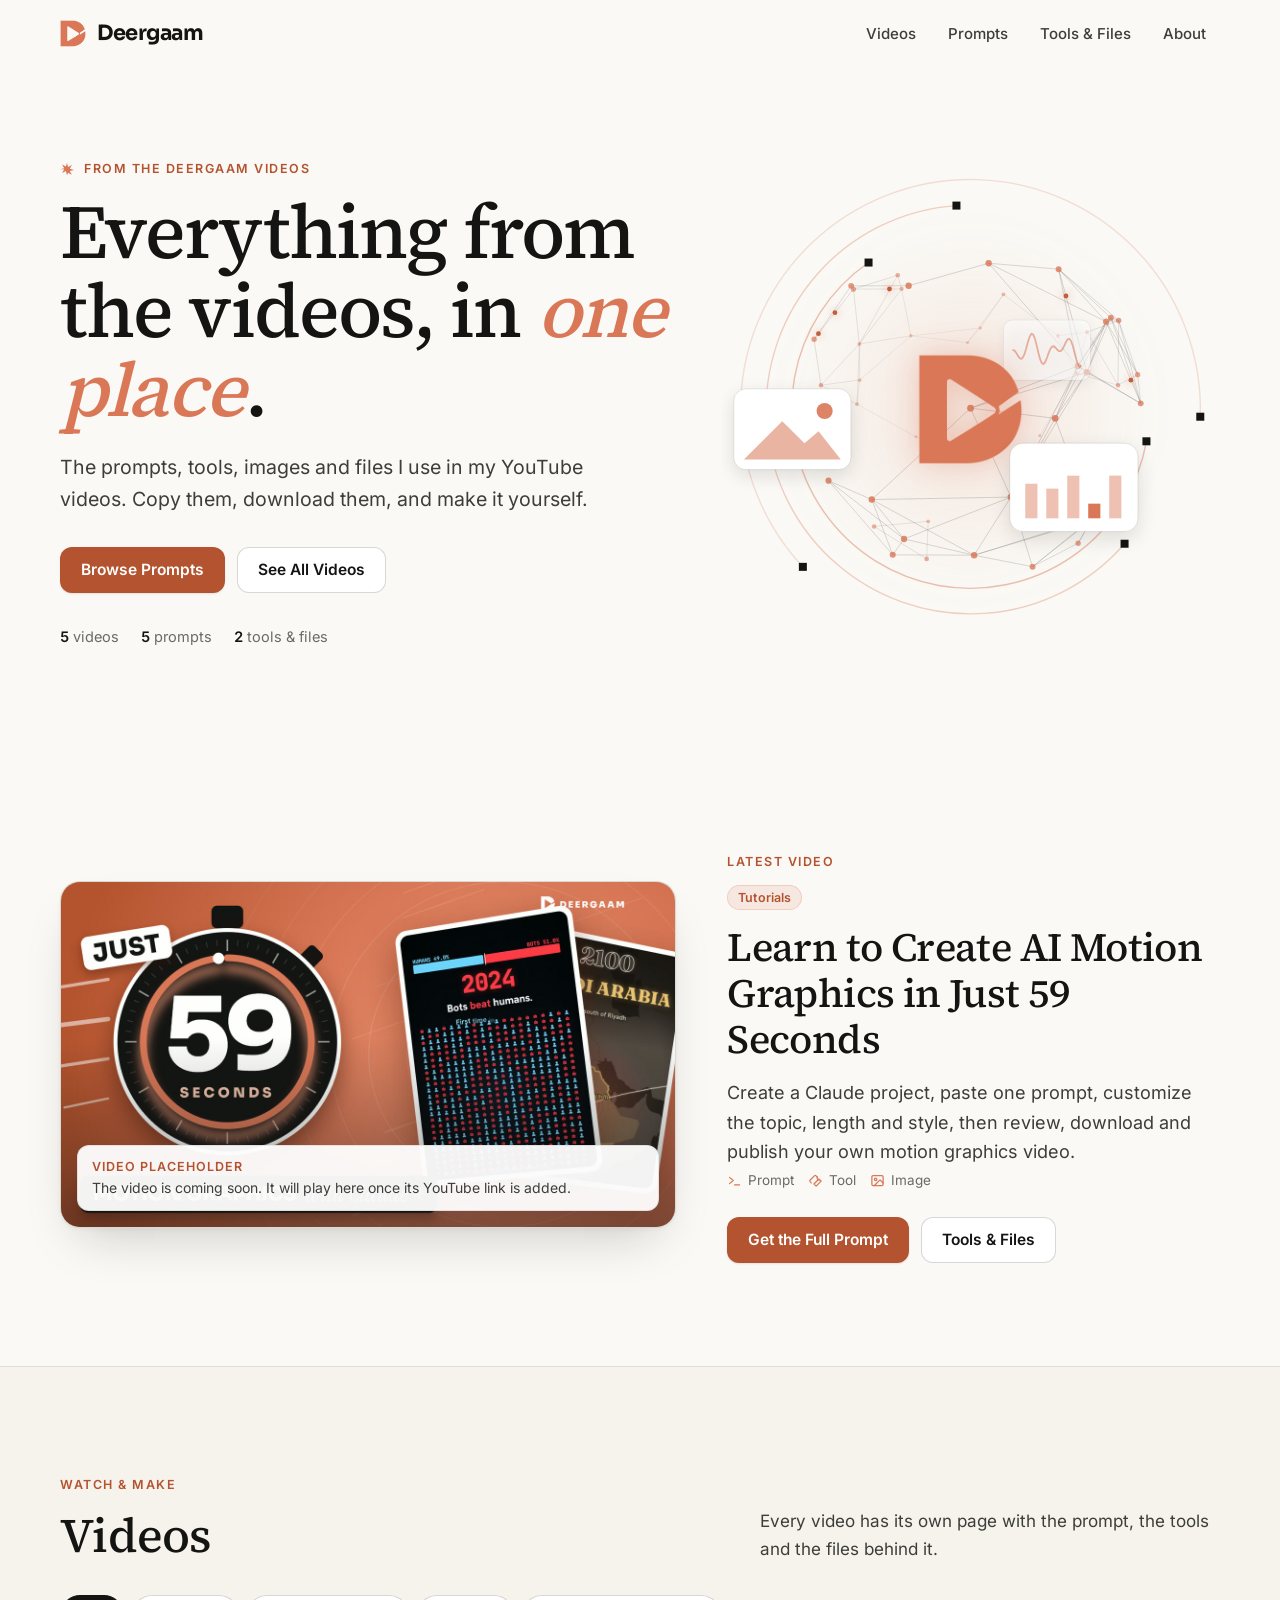
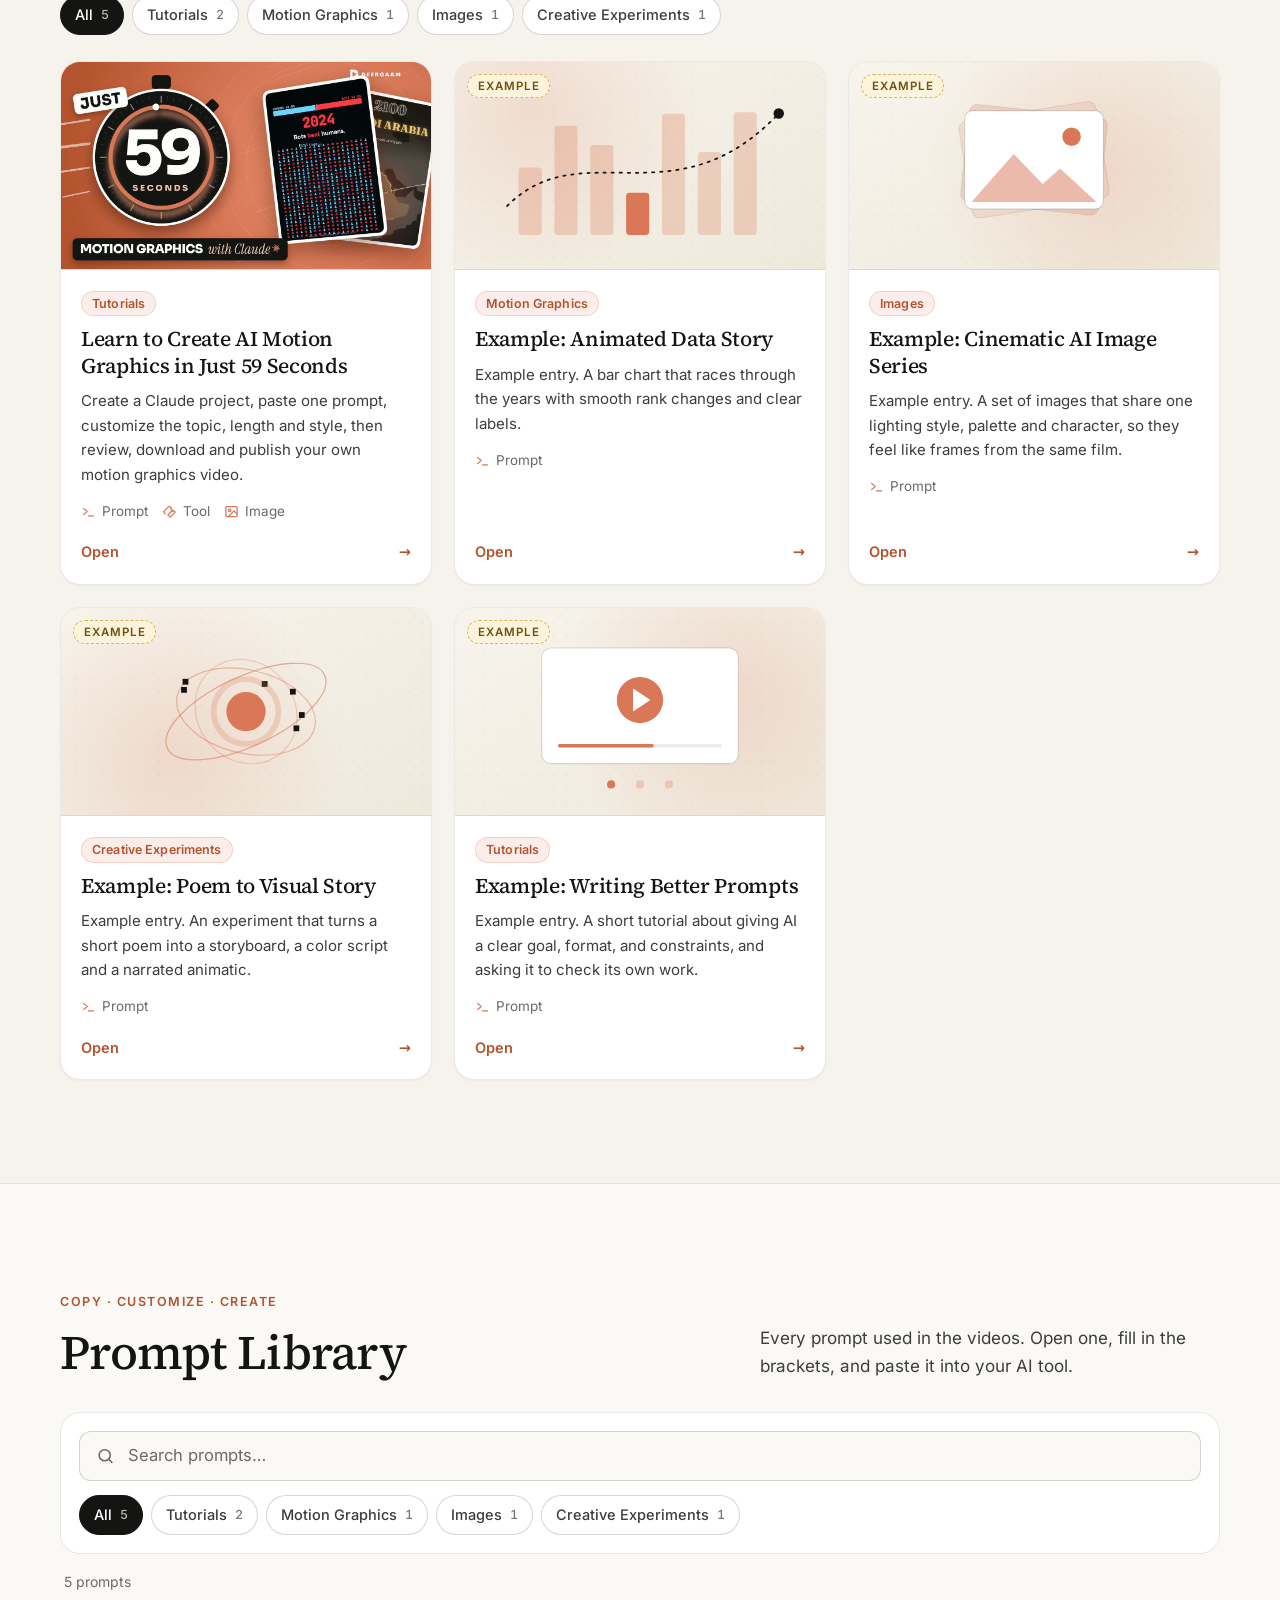
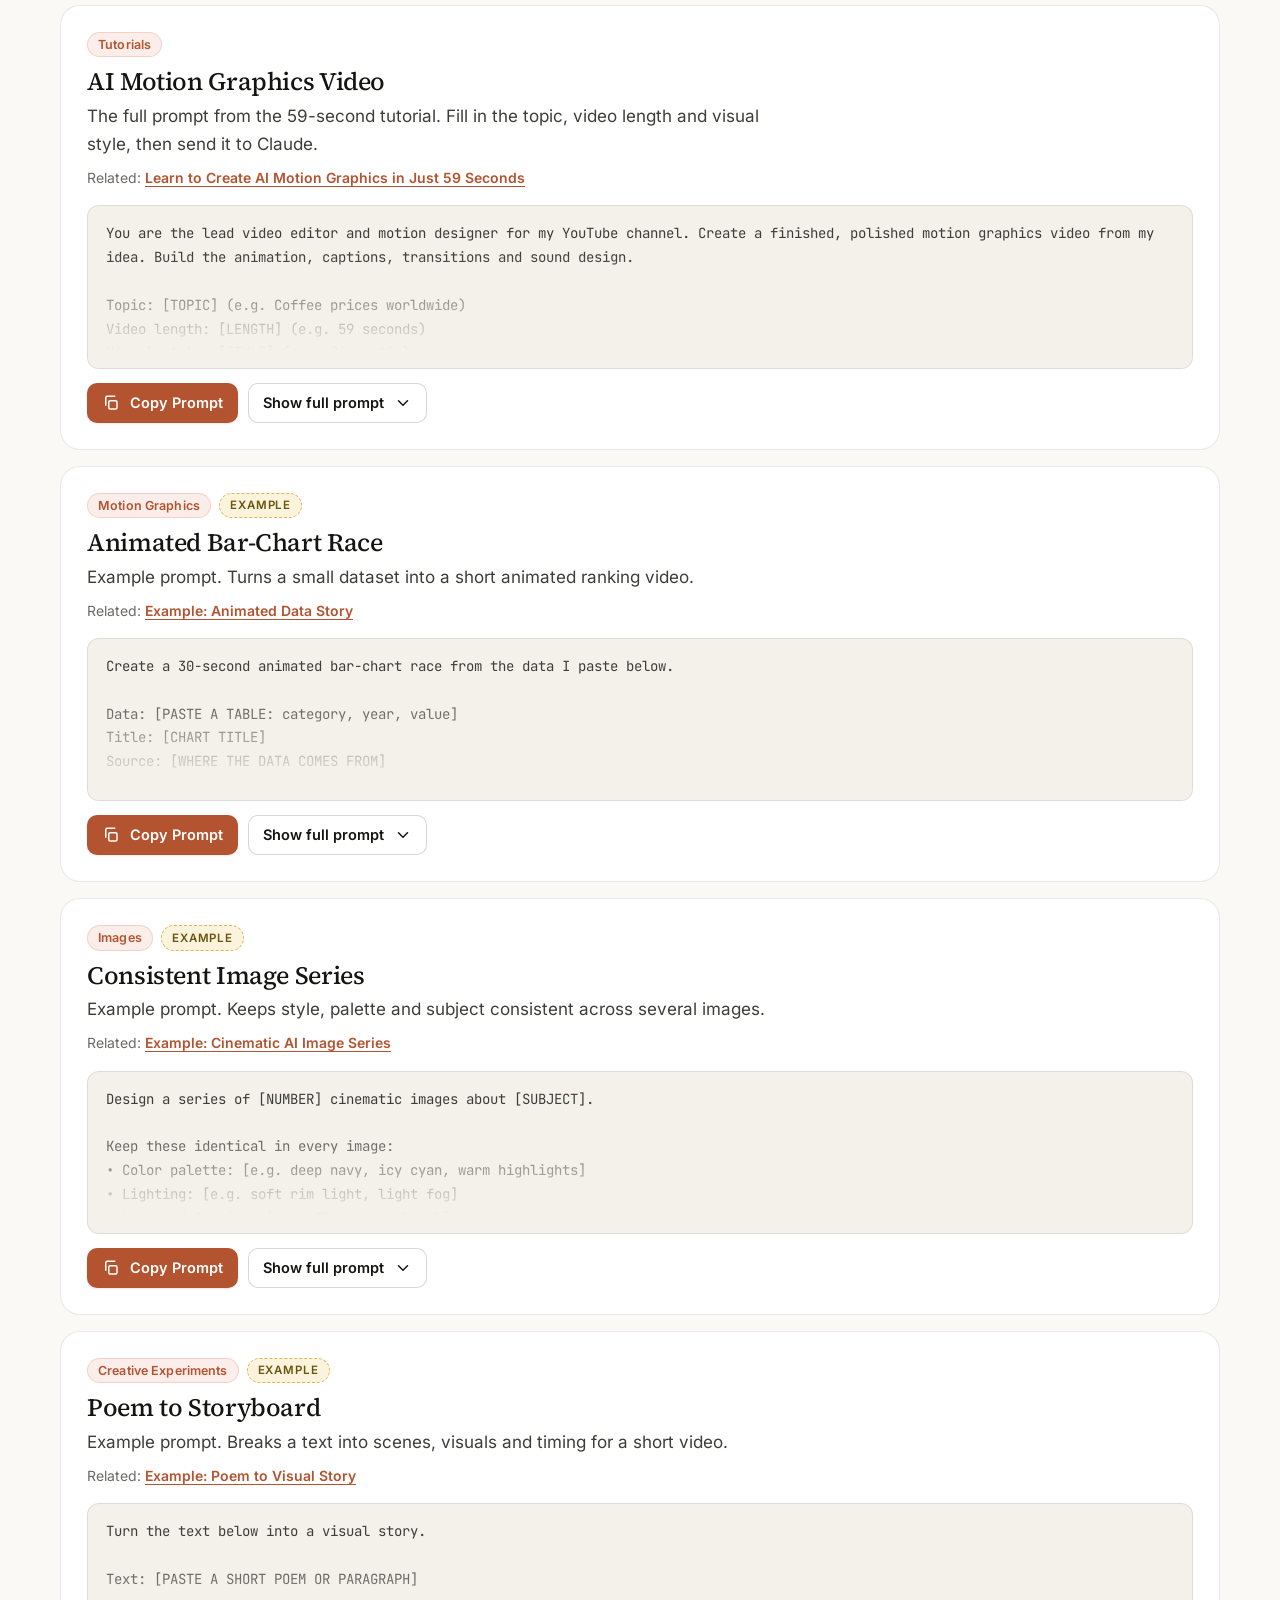
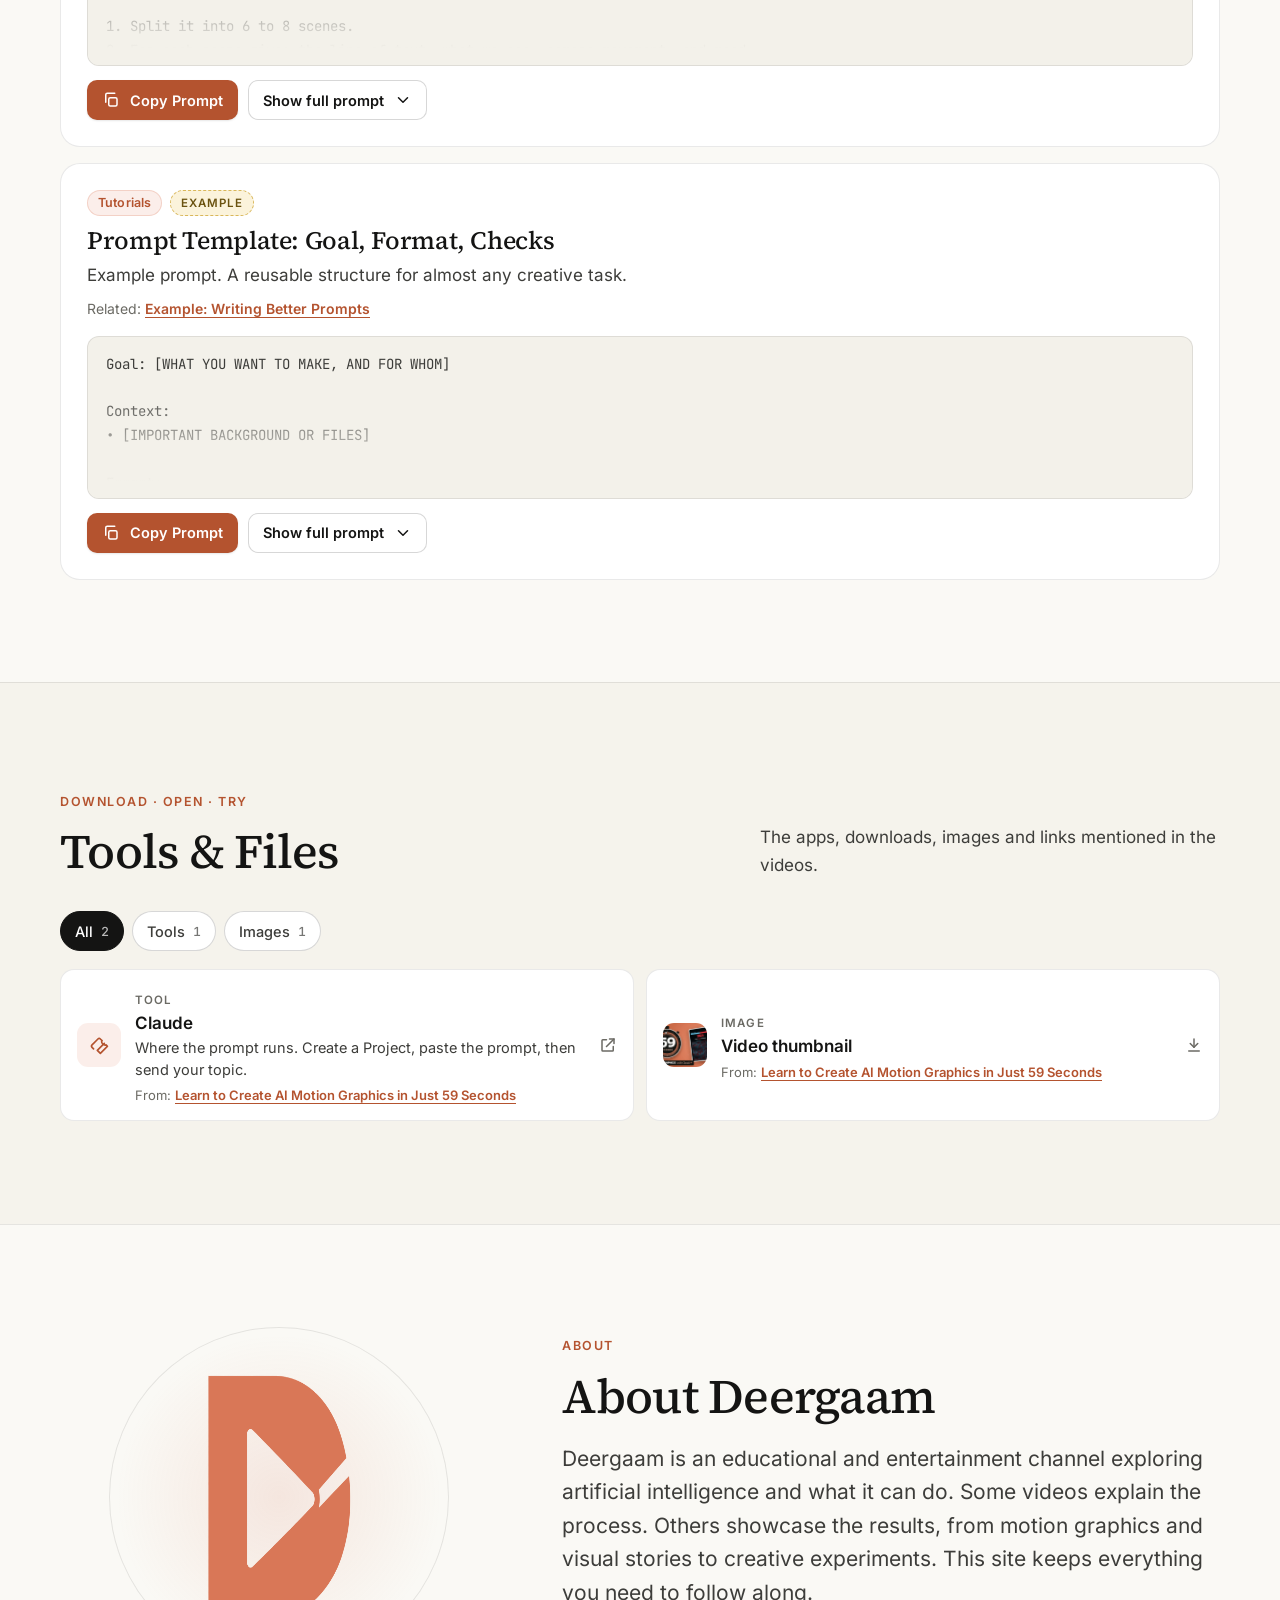
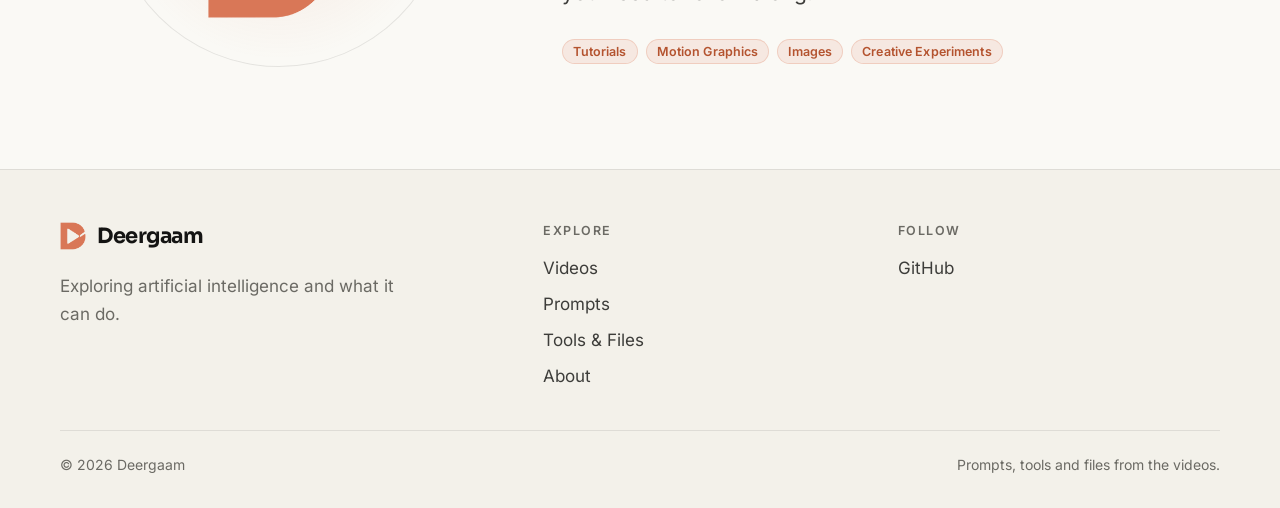
==== index.html @ b00c1547 "Launch Deergaam resource hub with Claude-style white and orange theme Static site for the prompts, t" ====
<!doctype html>
<html lang="en">
<head>
  <meta charset="utf-8">
  <meta name="viewport" content="width=device-width, initial-scale=1">
  <title>Deergaam — Prompts, Tools &amp; Files from the Videos</title>
  <meta name="description" content="Everything from Deergaam's YouTube videos in one place: the prompts, tools, images and files. Copy, download, and make it yourself.">
  <meta name="theme-color" content="#FAF9F5">
  <link rel="canonical" href="https://deergaam.github.io/">
  <meta property="og:type" content="website">
  <meta property="og:site_name" content="Deergaam">
  <meta property="og:title" content="Deergaam — Prompts, Tools & Files from the Videos">
  <meta property="og:description" content="The prompts, tools, images and files from every Deergaam video.">
  <meta property="og:url" content="https://deergaam.github.io/">
  <meta property="og:image" content="https://deergaam.github.io/assets/brand/og-image.jpg">
  <meta name="twitter:card" content="summary_large_image">
  <link rel="icon" type="image/png" sizes="32x32" href="assets/brand/favicon-orange-32.png">
  <link rel="icon" type="image/png" sizes="64x64" href="assets/brand/favicon-orange-64.png">
  <link rel="apple-touch-icon" href="assets/brand/apple-touch-icon-orange.png">
  <link rel="preload" href="assets/fonts/source-serif-4-latin-500-normal.woff2" as="font" type="font/woff2" crossorigin>
  <link rel="preload" href="assets/fonts/inter-latin-400-normal.woff2" as="font" type="font/woff2" crossorigin>
  <link rel="stylesheet" href="styles.css">
</head>
<body data-page="home">
  <a class="skip-link" href="#main">Skip to content</a>

  <header class="site-header" data-header>
    <div class="container header-inner">
      <a class="brand" href="./" aria-label="Deergaam — home">
        <img src="assets/brand/logo-mark-orange.png" alt="" width="26" height="28">
        <span class="brand-word">Deergaam</span>
      </a>
      <button class="nav-toggle" type="button" aria-expanded="false" aria-controls="site-nav" data-nav-toggle>
        <span class="nav-toggle-bars" aria-hidden="true"></span>
        <span class="sr-only">Menu</span>
      </button>
      <nav class="site-nav" id="site-nav" aria-label="Primary" data-nav>
        <ul>
          <li><a href="#projects" data-section="projects" data-filter="All">Videos</a></li>
          <li><a href="#prompts" data-section="prompts">Prompts</a></li>
          <li><a href="#resources" data-section="resources">Tools &amp; Files</a></li>
          <li><a href="#about" data-section="about">About</a></li>
        </ul>
      </nav>
    </div>
  </header>

  <main id="main" tabindex="-1">
    <!-- HERO -->
    <section class="hero" id="home" aria-labelledby="hero-title">
      <div class="container hero-grid">
        <div class="hero-copy">
          <p class="eyebrow"><span class="eyebrow-dot" aria-hidden="true"><svg viewBox="0 0 24 24"><path d="M12 1.5l1.9 7.2 6.5-3.6-3.6 6.5 7.2 1.9-7.2 1.9 3.6 6.5-6.5-3.6L12 22.5l-1.9-7.2-6.5 3.6 3.6-6.5L0 12.5l7.2-1.9-3.6-6.5 6.5 3.6z"/></svg></span>From the Deergaam videos</p>
          <h1 id="hero-title" class="hero-title">Everything from the videos, in <span class="accent">one place</span>.</h1>
          <p class="hero-lead">The prompts, tools, images and files I use in my YouTube videos. Copy them, download them, and make it yourself.</p>
          <div class="hero-actions">
            <a class="btn btn-primary" href="#prompts">Browse Prompts</a>
            <a class="btn btn-ghost" href="#projects" data-filter="All">See All Videos</a>
          </div>
          <ul class="hero-stats" data-hero-stats></ul>
        </div>
        <div class="hero-art" aria-hidden="true">
          <canvas class="hero-canvas" data-hero-canvas></canvas>
        </div>
      </div>
    </section>

    <!-- FEATURED VIDEO -->
    <section class="section" id="featured" aria-labelledby="featured-title">
      <div class="container" data-featured>
        <!-- rendered from data/content.js -->
      </div>
    </section>

    <!-- VIDEOS -->
    <section class="section section-alt" id="projects" aria-labelledby="projects-title">
      <span id="tutorials" class="anchor-offset" aria-hidden="true"></span>
      <div class="container">
        <div class="section-head">
          <div>
            <p class="eyebrow">Watch &amp; make</p>
            <h2 id="projects-title" class="section-title">Videos</h2>
          </div>
          <p class="section-intro">Every video has its own page with the prompt, the tools and the files behind it.</p>
        </div>
        <div class="filters" role="group" aria-label="Filter videos by category" data-project-filters></div>
        <p class="sr-only" aria-live="polite" data-project-status></p>
        <div class="card-grid" data-project-grid></div>
      </div>
    </section>

    <!-- PROMPT LIBRARY -->
    <section class="section" id="prompts" aria-labelledby="prompts-title">
      <div class="container">
        <div class="section-head">
          <div>
            <p class="eyebrow">Copy · customize · create</p>
            <h2 id="prompts-title" class="section-title">Prompt Library</h2>
          </div>
          <p class="section-intro">Every prompt used in the videos. Open one, fill in the brackets, and paste it into your AI tool.</p>
        </div>
        <div class="prompt-controls">
          <div class="search">
            <label for="prompt-search" class="sr-only">Search prompts</label>
            <svg class="search-icon" viewBox="0 0 24 24" aria-hidden="true"><circle cx="11" cy="11" r="7"/><path d="m20 20-3.5-3.5"/></svg>
            <input id="prompt-search" type="search" placeholder="Search prompts…" autocomplete="off" data-prompt-search>
          </div>
          <div class="filters" role="group" aria-label="Filter prompts by category" data-prompt-filters></div>
        </div>
        <p class="result-count" aria-live="polite" data-prompt-status></p>
        <div class="prompt-list" data-prompt-list></div>
      </div>
    </section>

    <!-- TOOLS & FILES -->
    <section class="section section-alt" id="resources" aria-labelledby="resources-title">
      <div class="container">
        <div class="section-head">
          <div>
            <p class="eyebrow">Download · open · try</p>
            <h2 id="resources-title" class="section-title">Tools &amp; Files</h2>
          </div>
          <p class="section-intro">The apps, downloads, images and links mentioned in the videos.</p>
        </div>
        <div class="filters resource-controls" role="group" aria-label="Filter by type" data-resource-filters></div>
        <p class="sr-only" aria-live="polite" data-resource-status></p>
        <ul class="resource-list" data-resource-list></ul>
      </div>
    </section>

    <!-- ABOUT -->
    <section class="section" id="about" aria-labelledby="about-title">
      <div class="container about-grid">
        <div class="about-mark" aria-hidden="true">
          <img src="assets/brand/logo-mark-orange-large.png" alt="" width="240" height="254" loading="lazy">
        </div>
        <div class="about-copy">
          <p class="eyebrow">About</p>
          <h2 id="about-title" class="section-title">About Deergaam</h2>
          <p class="about-text">Deergaam is an educational and entertainment channel exploring artificial intelligence and what it can do. Some videos explain the process. Others showcase the results, from motion graphics and visual stories to creative experiments. This site keeps everything you need to follow along.</p>
          <ul class="about-list" data-about-categories></ul>
        </div>
      </div>
    </section>
  </main>

  <footer class="site-footer" data-footer></footer>

  <div class="toast" role="status" aria-live="polite" data-toast></div>
  <noscript><p class="noscript">This site needs JavaScript to show videos, prompts and files.</p></noscript>

  <script src="data/content.js"></script>
  <script src="script.js"></script>
</body>
</html>
---- styles.css ----
/* ==========================================================================
   Deergaam — styles
   Palette: warm ivory · white · Claude-style orange
   ========================================================================== */

@font-face { font-family: "Source Serif 4"; src: url("assets/fonts/source-serif-4-latin-500-normal.woff2") format("woff2"); font-weight: 500; font-display: swap; }
@font-face { font-family: "Source Serif 4"; src: url("assets/fonts/source-serif-4-latin-600-normal.woff2") format("woff2"); font-weight: 600; font-display: swap; }
@font-face { font-family: "Sora"; src: url("assets/fonts/sora-latin-700-normal.woff2") format("woff2"); font-weight: 700; font-display: swap; }
@font-face { font-family: "Inter"; src: url("assets/fonts/inter-latin-400-normal.woff2") format("woff2"); font-weight: 400; font-display: swap; }
@font-face { font-family: "Inter"; src: url("assets/fonts/inter-latin-500-normal.woff2") format("woff2"); font-weight: 500; font-display: swap; }
@font-face { font-family: "Inter"; src: url("assets/fonts/inter-latin-600-normal.woff2") format("woff2"); font-weight: 600; font-display: swap; }
@font-face { font-family: "JetBrains Mono"; src: url("assets/fonts/jetbrains-mono-latin-400-normal.woff2") format("woff2"); font-weight: 400; font-display: swap; }

:root {
  --bg: #FAF9F5;          /* warm ivory page */
  --bg-2: #F3F1EA;        /* code blocks, inputs */
  --surface: #FFFFFF;     /* cards */
  --surface-2: #F0EEE6;
  --line: rgba(20, 20, 19, 0.09);
  --line-strong: rgba(20, 20, 19, 0.17);
  --orange: #D97757;      /* decorative accent (not for small text) */
  --orange-strong: #B4532F; /* buttons, links — 4.98:1 with white */
  --orange-hover: #A9491F;
  --orange-dim: rgba(217, 119, 87, 0.12);
  --text: #141413;
  --text-2: #3D3D3A;
  --text-3: #6B6A64;      /* 5.1:1 on --bg */
  --radius: 14px;
  --radius-lg: 20px;
  --shadow: 0 1px 2px rgba(20, 20, 19, 0.04), 0 12px 32px -12px rgba(20, 20, 19, 0.14);
  --shadow-lg: 0 2px 4px rgba(20, 20, 19, 0.04), 0 24px 48px -20px rgba(20, 20, 19, 0.22);
  --font-display: "Source Serif 4", Georgia, "Times New Roman", serif;
  --font-brand: "Sora", "Segoe UI", system-ui, sans-serif;
  --font-body: "Inter", "Segoe UI", system-ui, sans-serif;
  --font-mono: "JetBrains Mono", ui-monospace, "Cascadia Mono", Consolas, monospace;
  --header-h: 68px;
  --container: 1160px;
  --ease: cubic-bezier(0.22, 1, 0.36, 1);
}

*, *::before, *::after { box-sizing: border-box; }
html { scroll-behavior: smooth; scroll-padding-top: calc(var(--header-h) + 16px); -webkit-text-size-adjust: 100%; }
body {
  margin: 0; background: var(--bg); color: var(--text);
  font: 400 17px/1.65 var(--font-body);
  -webkit-font-smoothing: antialiased; text-rendering: optimizeLegibility;
  overflow-x: hidden;
}
img, svg, video, canvas { display: block; max-width: 100%; }
a { color: var(--orange-strong); text-decoration-thickness: 1px; text-underline-offset: 3px; }
a:hover { color: var(--orange-hover); }
h1, h2, h3 { font-family: var(--font-display); font-weight: 500; line-height: 1.15; margin: 0; letter-spacing: -0.015em; }
p { margin: 0; }
button { font: inherit; color: inherit; }
::selection { background: rgba(217, 119, 87, 0.28); color: var(--text); }

:focus-visible { outline: 2px solid var(--orange-strong); outline-offset: 3px; border-radius: 8px; }
.sr-only { position: absolute !important; width: 1px; height: 1px; padding: 0; margin: -1px; overflow: hidden; clip: rect(0 0 0 0); white-space: nowrap; border: 0; }
.skip-link { position: absolute; left: 16px; top: -100px; z-index: 100; background: var(--orange-strong); color: #fff; padding: 10px 16px; border-radius: 10px; font-weight: 600; text-decoration: none; }
.skip-link:focus { top: 12px; }
.container { width: min(var(--container), 100% - 48px); margin-inline: auto; }
main:focus { outline: none; }

/* ---------- buttons, chips, badges ---------- */
.btn {
  display: inline-flex; align-items: center; justify-content: center; gap: 10px;
  min-height: 46px; padding: 11px 20px; border-radius: 12px; border: 1px solid transparent;
  font: 600 15.5px/1.2 var(--font-body); text-decoration: none; cursor: pointer;
  transition: transform 0.2s var(--ease), background-color 0.2s, border-color 0.2s, color 0.2s, box-shadow 0.2s;
}
.btn:active { transform: translateY(1px) scale(0.99); }
.btn-primary { background: var(--orange-strong); color: #fff; box-shadow: 0 1px 2px rgba(20, 20, 19, 0.1); }
.btn-primary:hover { background: var(--orange-hover); color: #fff; }
.btn-ghost { background: var(--surface); color: var(--text); border-color: var(--line-strong); }
.btn-ghost:hover { border-color: var(--orange); color: var(--text); background: #FFFCFA; }
.btn-sm { min-height: 40px; padding: 8px 14px; font-size: 14.5px; border-radius: 10px; }
.btn svg { width: 18px; height: 18px; flex: none; fill: none; stroke: currentColor; stroke-width: 2; stroke-linecap: round; stroke-linejoin: round; }
.btn.is-copied { background: var(--text); color: #fff; }

.chip {
  display: inline-flex; align-items: center; gap: 6px; padding: 3px 10px; border-radius: 999px;
  font: 600 12.5px/1.4 var(--font-body); letter-spacing: 0.01em;
  color: var(--orange-strong); background: var(--orange-dim); border: 1px solid rgba(217, 119, 87, 0.25);
}
.badge-example {
  display: inline-flex; align-items: center; padding: 3px 10px; border-radius: 999px;
  font: 600 11.5px/1.4 var(--font-body); letter-spacing: 0.08em; text-transform: uppercase;
  color: #6B5310; background: #FBF3DB; border: 1px dashed #D9B75A;
}
.eyebrow {
  display: inline-flex; align-items: center; gap: 10px; margin-bottom: 14px;
  font: 600 12.5px/1.4 var(--font-body); letter-spacing: 0.12em; text-transform: uppercase; color: var(--orange-strong);
}
.eyebrow-dot { width: 14px; height: 14px; flex: none; color: var(--orange); }
.eyebrow-dot svg { width: 100%; height: 100%; fill: currentColor; }

/* ---------- header ---------- */
.site-header {
  position: sticky; top: 0; z-index: 50; height: var(--header-h);
  background: rgba(250, 249, 245, 0.8); backdrop-filter: saturate(140%) blur(14px); -webkit-backdrop-filter: saturate(140%) blur(14px);
  border-bottom: 1px solid transparent; transition: border-color 0.3s, background-color 0.3s;
}
.site-header.is-scrolled { border-bottom-color: var(--line); background: rgba(250, 249, 245, 0.92); }
.header-inner { height: 100%; display: flex; align-items: center; justify-content: space-between; gap: 24px; }
.brand { display: inline-flex; align-items: center; gap: 11px; text-decoration: none; color: var(--text); }
.brand img { width: 26px; height: auto; }
.brand-word { font: 700 21px/1 var(--font-brand); letter-spacing: -0.02em; }
.brand:hover { color: var(--text); }
.site-nav ul { display: flex; gap: 4px; list-style: none; margin: 0; padding: 0; }
.site-nav a {
  display: block; padding: 9px 14px; border-radius: 10px; text-decoration: none;
  color: var(--text-2); font: 500 15px/1.2 var(--font-body); transition: color 0.2s, background-color 0.2s;
}
.site-nav a:hover { color: var(--text); background: rgba(20, 20, 19, 0.05); }
.site-nav a[aria-current="true"] { color: var(--text); background: rgba(20, 20, 19, 0.07); }
.nav-toggle { display: none; }

/* ---------- hero ---------- */
.hero { padding: clamp(40px, 7vw, 88px) 0 clamp(48px, 7vw, 80px); }
.hero-grid { display: grid; grid-template-columns: minmax(0, 1.1fr) minmax(0, 0.9fr); gap: clamp(24px, 4vw, 64px); align-items: center; }
.hero-title { font-size: clamp(42px, 6vw, 76px); font-weight: 500; letter-spacing: -0.025em; line-height: 1.04; }
.hero-title .accent { color: var(--orange); font-style: italic; }
.hero-lead { margin-top: 22px; max-width: 540px; font-size: clamp(17px, 1.6vw, 19.5px); color: var(--text-2); }
.hero-actions { display: flex; flex-wrap: wrap; gap: 12px; margin-top: 32px; }
.hero-stats { display: flex; flex-wrap: wrap; gap: 8px 22px; margin-top: 32px; padding: 0; list-style: none; color: var(--text-3); font-size: 14.5px; }
.hero-stats strong { color: var(--text); font-weight: 600; font-variant-numeric: tabular-nums; }
.hero-art { position: relative; aspect-ratio: 1 / 1; width: 100%; max-width: 520px; justify-self: end; }
.hero-art::before { content: ""; position: absolute; inset: 14%; border-radius: 50%; background: radial-gradient(circle, rgba(217, 119, 87, 0.16), transparent 70%); filter: blur(24px); }
.hero-canvas { position: relative; width: 100%; height: 100%; }

/* ---------- sections ---------- */
.section { padding: clamp(56px, 8vw, 104px) 0; position: relative; }
.section + .section { border-top: 1px solid var(--line); }
.section-head { display: flex; justify-content: space-between; align-items: end; gap: 20px 48px; flex-wrap: wrap; margin-bottom: 32px; }
.section-title { font-size: clamp(32px, 4vw, 48px); }
.section-intro { max-width: 460px; color: var(--text-2); }
.anchor-offset { position: absolute; top: 0; }
.section-alt { background: #F5F3EC; }

/* ---------- featured ---------- */
.featured { display: grid; grid-template-columns: minmax(0, 1.25fr) minmax(0, 1fr); gap: clamp(28px, 4vw, 56px); align-items: center; }
.featured-title { font-size: clamp(28px, 3.2vw, 40px); }
.featured-copy p.lead { margin-top: 16px; color: var(--text-2); font-size: 18px; }
.featured-meta { display: flex; flex-wrap: wrap; gap: 8px; margin-bottom: 14px; }
.featured-actions { display: flex; flex-wrap: wrap; gap: 12px; margin-top: 26px; }

.video { position: relative; aspect-ratio: 16 / 9; border-radius: var(--radius-lg); overflow: hidden; background: var(--surface-2); border: 1px solid var(--line); box-shadow: var(--shadow-lg); }
.video img, .video iframe, .video video { position: absolute; inset: 0; width: 100%; height: 100%; object-fit: cover; border: 0; }
.video-facade { all: unset; position: absolute; inset: 0; cursor: pointer; }
.video-facade:focus-visible { outline: 3px solid var(--orange-strong); outline-offset: -3px; border-radius: var(--radius-lg); }
.play-btn {
  position: absolute; left: 50%; top: 50%; width: 80px; height: 80px; margin: -40px 0 0 -40px; border-radius: 50%;
  display: grid; place-items: center; background: #fff; color: var(--orange-strong); box-shadow: 0 10px 30px -6px rgba(20, 20, 19, 0.35);
  transition: transform 0.25s var(--ease);
}
.play-btn svg { width: 28px; height: 28px; margin-left: 5px; fill: currentColor; }
.video-facade:hover .play-btn { transform: scale(1.06); }
.video-placeholder::after { content: ""; position: absolute; inset: 0; background: linear-gradient(180deg, rgba(20, 20, 19, 0) 45%, rgba(20, 20, 19, 0.45)); }
.placeholder-note {
  position: absolute; left: 16px; right: 16px; bottom: 16px; z-index: 1;
  display: flex; gap: 12px; align-items: flex-start; padding: 12px 14px; border-radius: 12px;
  background: rgba(255, 255, 255, 0.95); border: 1px solid var(--line); color: var(--text-2); font-size: 14px; line-height: 1.5;
}
.placeholder-note strong { color: var(--orange-strong); display: block; font-size: 12.5px; letter-spacing: 0.08em; text-transform: uppercase; }

/* ---------- filters ---------- */
.filters { display: flex; flex-wrap: wrap; gap: 8px; }
.filter-btn {
  display: inline-flex; align-items: center; gap: 8px; min-height: 40px; padding: 7px 14px; border-radius: 999px; cursor: pointer;
  background: var(--surface); border: 1px solid var(--line-strong); color: var(--text-2); font: 500 14.5px/1.2 var(--font-body);
  transition: background-color 0.2s, color 0.2s, border-color 0.2s;
}
.filter-btn:hover { color: var(--text); border-color: var(--orange); }
.filter-btn[aria-pressed="true"] { background: var(--text); border-color: var(--text); color: #fff; }
.filter-count { font-size: 12.5px; opacity: 0.7; font-variant-numeric: tabular-nums; }

/* ---------- project cards ---------- */
.card-grid { display: grid; grid-template-columns: repeat(3, minmax(0, 1fr)); gap: 22px; margin-top: 26px; }
.card {
  position: relative; display: flex; flex-direction: column; border-radius: var(--radius-lg); overflow: hidden;
  background: var(--surface); border: 1px solid var(--line); box-shadow: 0 1px 2px rgba(20, 20, 19, 0.04);
  transition: transform 0.35s var(--ease), border-color 0.3s, box-shadow 0.35s;
}
.card:hover, .card:focus-within { transform: translateY(-3px); border-color: rgba(217, 119, 87, 0.45); box-shadow: var(--shadow-lg); }
.card-thumb { position: relative; aspect-ratio: 16 / 9; background: var(--surface-2); overflow: hidden; border-bottom: 1px solid var(--line); }
.card-thumb img, .card-thumb svg { width: 100%; height: 100%; object-fit: cover; transition: transform 0.6s var(--ease); }
.card:hover .card-thumb img, .card:hover .card-thumb svg { transform: scale(1.03); }
.card-thumb .badge-example { position: absolute; top: 12px; left: 12px; }
.card-body { display: flex; flex-direction: column; gap: 10px; padding: 18px 20px 20px; flex: 1; }
.card-title { font-size: 21px; font-weight: 500; line-height: 1.25; }
.card-title a { color: var(--text); text-decoration: none; }
.card-title a::after { content: ""; position: absolute; inset: 0; border-radius: var(--radius-lg); } /* whole card clickable */
.card-title a:focus-visible { outline: none; }
.card:has(.card-title a:focus-visible) { outline: 2px solid var(--orange-strong); outline-offset: 3px; }
.card-desc { color: var(--text-2); font-size: 15px; }
.card-includes { display: flex; flex-wrap: wrap; gap: 6px 14px; list-style: none; margin: 2px 0 0; padding: 0; color: var(--text-3); font-size: 13.5px; }
.card-includes li { display: inline-flex; align-items: center; gap: 6px; }
.card-includes svg { width: 15px; height: 15px; fill: none; stroke: var(--orange); stroke-width: 2; stroke-linecap: round; stroke-linejoin: round; }
.card-foot { margin-top: auto; padding-top: 8px; display: flex; align-items: center; justify-content: space-between; gap: 12px; color: var(--orange-strong); font-weight: 600; font-size: 14.5px; }
.card-foot .arrow { transition: transform 0.3s var(--ease); }
.card:hover .card-foot .arrow { transform: translateX(4px); }
.empty { padding: 36px; text-align: center; color: var(--text-3); border: 1px dashed var(--line-strong); border-radius: var(--radius-lg); background: var(--surface); }

/* ---------- prompt library ---------- */
.prompt-controls { display: flex; flex-direction: column; gap: 14px; padding: 18px; border-radius: var(--radius-lg); background: var(--surface); border: 1px solid var(--line); }
.search { position: relative; }
.search input {
  width: 100%; min-height: 50px; padding: 12px 18px 12px 48px; border-radius: 12px;
  background: var(--bg); border: 1px solid var(--line-strong); color: var(--text); font: 400 16.5px/1.3 var(--font-body);
}
.search input::placeholder { color: var(--text-3); }
.search input:focus-visible { outline: 2px solid var(--orange-strong); outline-offset: 2px; border-color: transparent; }
.search-icon { position: absolute; left: 17px; top: 50%; width: 19px; height: 19px; transform: translateY(-50%); fill: none; stroke: var(--text-3); stroke-width: 2; stroke-linecap: round; }
.result-count { margin: 16px 4px 12px; color: var(--text-3); font-size: 14px; }
.prompt-list { display: grid; gap: 16px; }
.prompt-card { border-radius: var(--radius-lg); background: var(--surface); border: 1px solid var(--line); padding: clamp(18px, 3vw, 26px); transition: border-color 0.3s, box-shadow 0.3s; }
.prompt-card:target, .prompt-card.is-highlight { border-color: var(--orange); box-shadow: 0 0 0 4px var(--orange-dim); }
.prompt-top { display: flex; justify-content: space-between; align-items: flex-start; gap: 16px 24px; flex-wrap: wrap; }
.prompt-meta { display: flex; flex-wrap: wrap; gap: 8px; margin-bottom: 10px; }
.prompt-title { font-size: clamp(21px, 2.2vw, 25px); }
.prompt-desc { margin-top: 6px; color: var(--text-2); max-width: 720px; }
.prompt-rel { margin-top: 8px; font-size: 14px; color: var(--text-3); }
.prompt-rel a { font-weight: 600; }
.prompt-body { position: relative; margin-top: 16px; border-radius: 12px; background: var(--bg-2); border: 1px solid var(--line); overflow: hidden; }
.prompt-body pre {
  margin: 0; padding: 16px 18px; white-space: pre-wrap; overflow-wrap: anywhere; word-break: normal;
  font: 400 14px/1.7 var(--font-mono); color: var(--text-2); tab-size: 2;
}
.prompt-body.is-collapsed { max-height: 9.6em; }
.prompt-body.is-collapsed::after { content: ""; position: absolute; left: 0; right: 0; bottom: 0; height: 70%; background: linear-gradient(180deg, rgba(243, 241, 234, 0), var(--bg-2) 85%); pointer-events: none; }
.prompt-actions { display: flex; flex-wrap: wrap; gap: 10px; margin-top: 14px; }
.toggle-icon { transition: transform 0.3s var(--ease); }
[aria-expanded="true"] .toggle-icon { transform: rotate(180deg); }

/* ---------- resources (tools, files, images, links) ---------- */
.resource-list { display: grid; grid-template-columns: repeat(2, minmax(0, 1fr)); gap: 12px; list-style: none; margin: 0; padding: 0; }
.resource {
  position: relative; display: flex; align-items: center; gap: 14px; padding: 14px 16px; border-radius: var(--radius);
  background: var(--surface); border: 1px solid var(--line); transition: border-color 0.25s, box-shadow 0.25s;
}
.resource:hover, .resource:focus-within { border-color: rgba(217, 119, 87, 0.5); box-shadow: var(--shadow); }
.resource-icon { flex: none; display: grid; place-items: center; width: 44px; height: 44px; border-radius: 11px; background: var(--orange-dim); color: var(--orange-strong); overflow: hidden; }
.resource-icon svg { width: 21px; height: 21px; fill: none; stroke: currentColor; stroke-width: 1.9; stroke-linecap: round; stroke-linejoin: round; }
.resource-icon img { width: 100%; height: 100%; object-fit: cover; }
.resource-main { min-width: 0; flex: 1; }
.resource-type { font: 600 11.5px/1.4 var(--font-body); letter-spacing: 0.1em; text-transform: uppercase; color: var(--text-3); }
.resource-title { display: block; font-weight: 600; color: var(--text); text-decoration: none; line-height: 1.35; }
.resource-title::after { content: ""; position: absolute; inset: 0; border-radius: var(--radius); }
.resource-title:hover { color: var(--text); }
.resource-title:focus-visible { outline: none; }
.resource:has(.resource-title:focus-visible) { outline: 2px solid var(--orange-strong); outline-offset: 3px; }
.resource-desc { margin-top: 2px; color: var(--text-2); font-size: 14.5px; line-height: 1.5; }
.resource-rel { margin-top: 4px; font-size: 13px; color: var(--text-3); }
.resource-rel a { position: relative; z-index: 1; font-weight: 600; }
.resource-go { flex: none; width: 18px; height: 18px; fill: none; stroke: var(--text-3); stroke-width: 2; stroke-linecap: round; stroke-linejoin: round; transition: stroke 0.2s, transform 0.25s var(--ease); }
.resource:hover .resource-go { stroke: var(--orange-strong); transform: translateY(1px); }
.resource-controls { margin-bottom: 18px; }

.gallery { display: grid; grid-template-columns: repeat(3, minmax(0, 1fr)); gap: 14px; list-style: none; margin: 0 0 14px; padding: 0; }
.gallery-item { position: relative; border-radius: var(--radius); overflow: hidden; background: var(--surface); border: 1px solid var(--line); }
.gallery-item img { width: 100%; aspect-ratio: 16 / 10; object-fit: cover; }
.gallery-cap { display: flex; align-items: center; justify-content: space-between; gap: 10px; padding: 10px 12px; font-size: 14px; font-weight: 600; }
.gallery-cap a { display: inline-flex; align-items: center; gap: 6px; font-size: 13.5px; text-decoration: none; }
.gallery-cap svg { width: 15px; height: 15px; fill: none; stroke: currentColor; stroke-width: 2; stroke-linecap: round; stroke-linejoin: round; }

/* ---------- about ---------- */
.about-grid { display: grid; grid-template-columns: minmax(0, 0.8fr) minmax(0, 1.2fr); gap: clamp(28px, 5vw, 80px); align-items: center; }
.about-mark { display: grid; place-items: center; aspect-ratio: 1; border-radius: 50%; background: radial-gradient(circle, rgba(217, 119, 87, 0.14), transparent 68%); border: 1px solid var(--line); max-width: 340px; width: 100%; justify-self: center; }
.about-mark img { width: 44%; }
.about-text { margin-top: 18px; font-size: clamp(18px, 1.8vw, 21px); color: var(--text-2); line-height: 1.6; }
.about-list { list-style: none; padding: 0; margin: 26px 0 0; display: flex; flex-wrap: wrap; gap: 8px; }

/* ---------- project page ---------- */
.project-page { padding: clamp(28px, 5vw, 60px) 0 clamp(56px, 8vw, 100px); }
.breadcrumb { display: flex; flex-wrap: wrap; gap: 8px; list-style: none; padding: 0; margin: 0 0 26px; font-size: 14px; color: var(--text-3); }
.breadcrumb li + li::before { content: "/"; margin-right: 8px; color: var(--text-3); }
.breadcrumb a { color: var(--text-2); text-decoration: none; }
.breadcrumb a:hover { color: var(--orange-strong); }
.project-head { max-width: 860px; }
.project-head h1 { font-size: clamp(34px, 4.8vw, 56px); margin-top: 12px; }
.project-head p { margin-top: 16px; font-size: 19px; color: var(--text-2); }
.project-video { margin-top: 34px; }
.project-block { margin-top: 56px; }
.project-block > h2, .related h2 { font-size: clamp(26px, 3vw, 34px); margin-bottom: 18px; }
.project-block > .prompt-desc { margin: -8px 0 16px; }
.related { margin-top: 72px; }

/* ---------- footer ---------- */
.site-footer { border-top: 1px solid var(--line); padding: 52px 0 32px; background: #F3F1EA; }
.footer-grid { display: grid; grid-template-columns: minmax(0, 1.4fr) repeat(2, minmax(0, 1fr)); gap: 32px; }
.footer-brand p { margin-top: 14px; color: var(--text-3); max-width: 340px; }
.footer-col h2 { font: 600 12.5px/1.4 var(--font-body); letter-spacing: 0.12em; text-transform: uppercase; color: var(--text-3); margin-bottom: 14px; }
.footer-col ul { list-style: none; margin: 0; padding: 0; display: grid; gap: 8px; }
.footer-col a { color: var(--text-2); text-decoration: none; }
.footer-col a:hover { color: var(--orange-strong); }
.footer-bottom { margin-top: 40px; padding-top: 22px; border-top: 1px solid var(--line); color: var(--text-3); font-size: 14px; display: flex; justify-content: space-between; gap: 16px; flex-wrap: wrap; }

/* ---------- toast ---------- */
.toast {
  position: fixed; left: 50%; bottom: 24px; z-index: 80; transform: translate(-50%, 20px); opacity: 0; pointer-events: none;
  display: flex; align-items: center; gap: 10px; padding: 12px 18px; border-radius: 12px; max-width: calc(100vw - 32px);
  background: var(--text); color: #fff; font-weight: 500; font-size: 15px; box-shadow: 0 18px 40px -12px rgba(20, 20, 19, 0.45);
  transition: opacity 0.25s, transform 0.35s var(--ease);
}
.toast.is-visible { opacity: 1; transform: translate(-50%, 0); }
.toast svg { width: 18px; height: 18px; fill: none; stroke: var(--orange); stroke-width: 2.6; stroke-linecap: round; stroke-linejoin: round; }

/* ---------- misc ---------- */
.reveal { opacity: 0; transform: translateY(16px); transition: opacity 0.7s var(--ease), transform 0.7s var(--ease); }
.reveal.is-visible { opacity: 1; transform: none; }
.noscript { padding: 16px; text-align: center; color: var(--text-2); }
.notfound { min-height: 100vh; display: grid; place-content: center; justify-items: center; gap: 16px; text-align: center; padding: 24px; }
.notfound .btn { margin-top: 12px; }

/* ==========================================================================
   Responsive
   ========================================================================== */
@media (max-width: 1024px) {
  .card-grid { grid-template-columns: repeat(2, minmax(0, 1fr)); }
  .featured { grid-template-columns: 1fr; }
  .gallery { grid-template-columns: repeat(2, minmax(0, 1fr)); }
}
@media (max-width: 860px) {
  :root { --header-h: 62px; }
  .nav-toggle {
    display: inline-grid; place-items: center; width: 44px; height: 44px; border-radius: 11px; cursor: pointer;
    background: var(--surface); border: 1px solid var(--line-strong);
  }
  .nav-toggle-bars, .nav-toggle-bars::before, .nav-toggle-bars::after { display: block; width: 18px; height: 2px; border-radius: 2px; background: var(--text); transition: transform 0.3s var(--ease), background-color 0.2s; }
  .nav-toggle-bars { position: relative; }
  .nav-toggle-bars::before, .nav-toggle-bars::after { content: ""; position: absolute; left: 0; }
  .nav-toggle-bars::before { top: -6px; } .nav-toggle-bars::after { top: 6px; }
  .nav-toggle[aria-expanded="true"] .nav-toggle-bars { background: transparent; }
  .nav-toggle[aria-expanded="true"] .nav-toggle-bars::before { transform: translateY(6px) rotate(45deg); }
  .nav-toggle[aria-expanded="true"] .nav-toggle-bars::after { transform: translateY(-6px) rotate(-45deg); }
  .site-nav {
    position: absolute; left: 0; right: 0; top: var(--header-h); padding: 10px 20px 20px;
    background: rgba(250, 249, 245, 0.98); border-bottom: 1px solid var(--line); box-shadow: 0 16px 30px -20px rgba(20, 20, 19, 0.25);
    visibility: hidden; opacity: 0; transform: translateY(-8px); transition: opacity 0.25s, transform 0.3s var(--ease), visibility 0.3s;
  }
  .site-nav.is-open { visibility: visible; opacity: 1; transform: none; }
  .site-nav ul { flex-direction: column; gap: 2px; }
  .site-nav a { padding: 13px 14px; font-size: 17px; border-radius: 12px; }
  .hero-grid { grid-template-columns: 1fr; }
  .hero-art { justify-self: center; max-width: 400px; order: -1; margin-bottom: -8px; }
  .about-grid { grid-template-columns: 1fr; }
  .about-mark { max-width: 220px; }
  .footer-grid { grid-template-columns: 1fr 1fr; }
  .footer-brand { grid-column: 1 / -1; }
  .resource-list { grid-template-columns: 1fr; }
}
@media (max-width: 600px) {
  body { font-size: 16px; }
  .container { width: min(var(--container), 100% - 32px); }
  .card-grid { grid-template-columns: 1fr; }
  .gallery { grid-template-columns: 1fr; }
  .hero-actions .btn { flex: 1 1 100%; }
  .hero-art { max-width: 300px; }
  .prompt-actions .btn { flex: 1 1 auto; }
  .prompt-body pre { font-size: 13px; padding: 14px; }
  .prompt-controls { padding: 12px; }
  .filter-btn { min-height: 38px; padding: 7px 12px; font-size: 14px; }
  .placeholder-note { left: 10px; right: 10px; bottom: 10px; font-size: 13px; padding: 10px 12px; }
  .play-btn { width: 62px; height: 62px; margin: -31px 0 0 -31px; }
}

@media (prefers-reduced-motion: reduce) {
  html { scroll-behavior: auto; }
  *, *::before, *::after { transition-duration: 0.01ms !important; animation-duration: 0.01ms !important; }
  .reveal { opacity: 1; transform: none; }
}
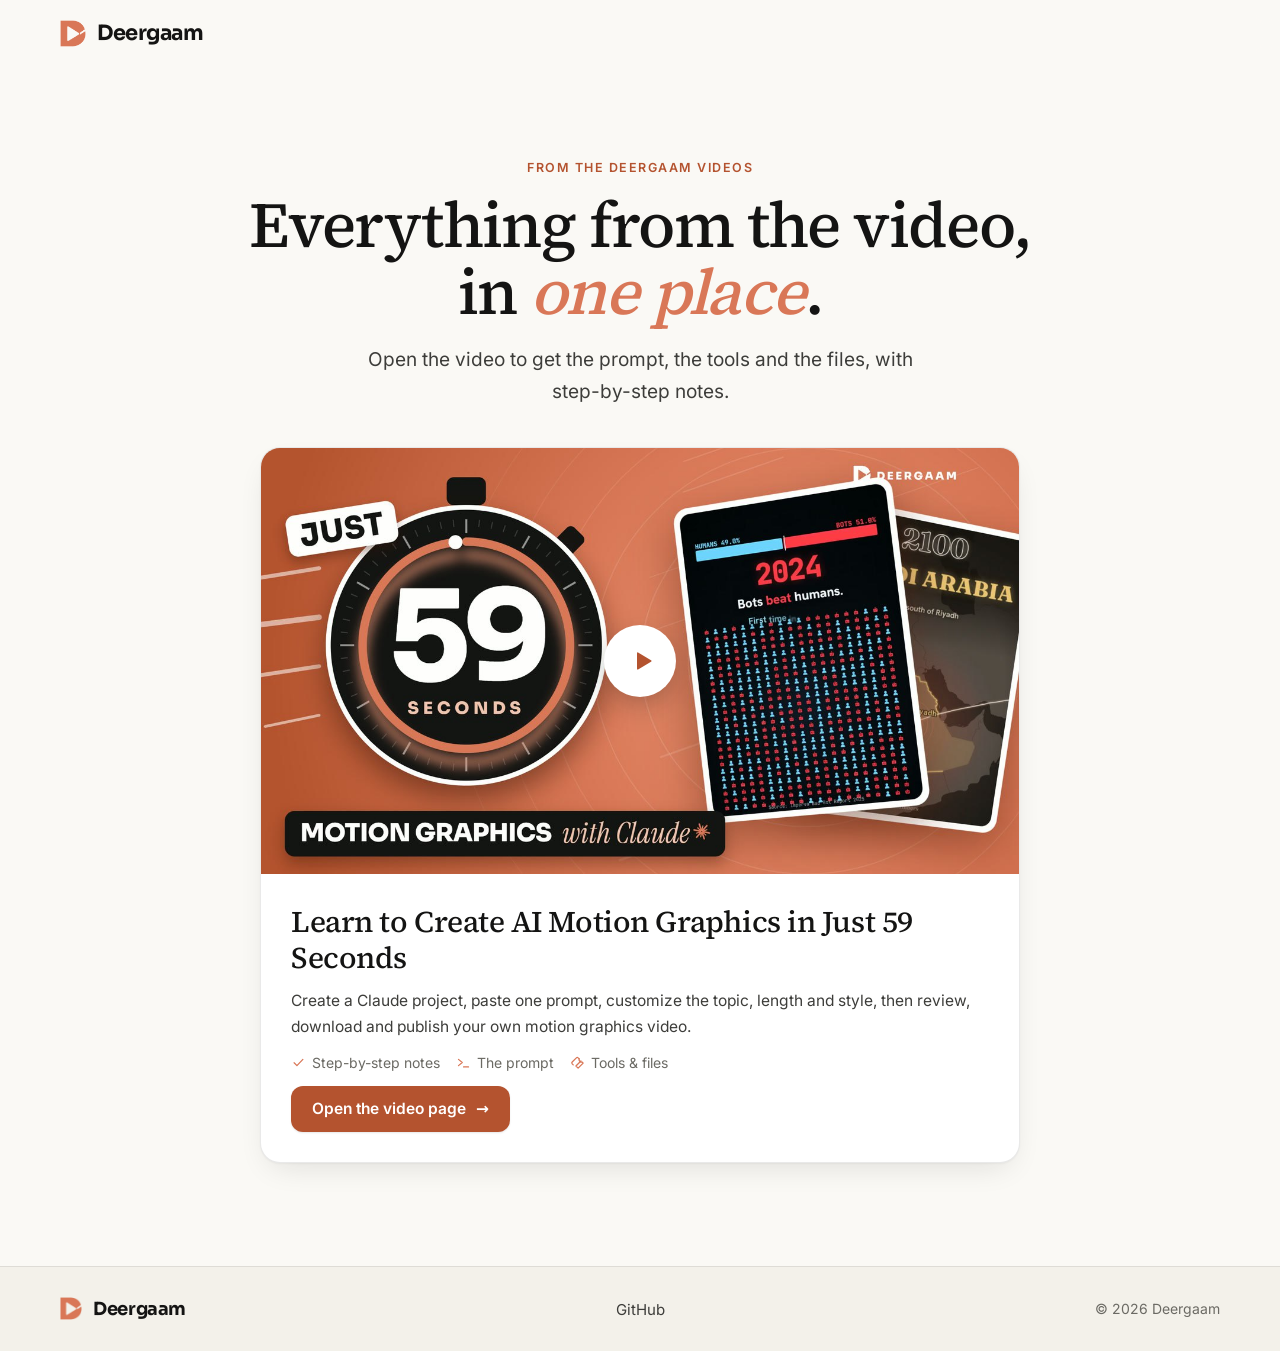
==== commit 86142640: "Simplify site to one video per page Home shows only the video card; the video page holds the YouTube" ====
--- a/index.html
+++ b/index.html
@@ -4,13 +4,13 @@
   <meta charset="utf-8">
   <meta name="viewport" content="width=device-width, initial-scale=1">
   <title>Deergaam — Prompts, Tools &amp; Files from the Videos</title>
-  <meta name="description" content="Everything from Deergaam's YouTube videos in one place: the prompts, tools, images and files. Copy, download, and make it yourself.">
+  <meta name="description" content="The prompts, tools and files from Deergaam's YouTube videos. Open a video and find everything you need to make it yourself.">
   <meta name="theme-color" content="#FAF9F5">
   <link rel="canonical" href="https://deergaam.github.io/">
   <meta property="og:type" content="website">
   <meta property="og:site_name" content="Deergaam">
   <meta property="og:title" content="Deergaam — Prompts, Tools & Files from the Videos">
-  <meta property="og:description" content="The prompts, tools, images and files from every Deergaam video.">
+  <meta property="og:description" content="The prompts, tools and files from Deergaam's YouTube videos.">
   <meta property="og:url" content="https://deergaam.github.io/">
   <meta property="og:image" content="https://deergaam.github.io/assets/brand/og-image.jpg">
   <meta name="twitter:card" content="summary_large_image">
@@ -30,124 +30,29 @@
         <img src="assets/brand/logo-mark-orange.png" alt="" width="26" height="28">
         <span class="brand-word">Deergaam</span>
       </a>
-      <button class="nav-toggle" type="button" aria-expanded="false" aria-controls="site-nav" data-nav-toggle>
-        <span class="nav-toggle-bars" aria-hidden="true"></span>
-        <span class="sr-only">Menu</span>
-      </button>
-      <nav class="site-nav" id="site-nav" aria-label="Primary" data-nav>
-        <ul>
-          <li><a href="#projects" data-section="projects" data-filter="All">Videos</a></li>
-          <li><a href="#prompts" data-section="prompts">Prompts</a></li>
-          <li><a href="#resources" data-section="resources">Tools &amp; Files</a></li>
-          <li><a href="#about" data-section="about">About</a></li>
-        </ul>
-      </nav>
+      <div data-header-action></div>
     </div>
   </header>
 
   <main id="main" tabindex="-1">
-    <!-- HERO -->
-    <section class="hero" id="home" aria-labelledby="hero-title">
-      <div class="container hero-grid">
-        <div class="hero-copy">
-          <p class="eyebrow"><span class="eyebrow-dot" aria-hidden="true"><svg viewBox="0 0 24 24"><path d="M12 1.5l1.9 7.2 6.5-3.6-3.6 6.5 7.2 1.9-7.2 1.9 3.6 6.5-6.5-3.6L12 22.5l-1.9-7.2-6.5 3.6 3.6-6.5L0 12.5l7.2-1.9-3.6-6.5 6.5 3.6z"/></svg></span>From the Deergaam videos</p>
-          <h1 id="hero-title" class="hero-title">Everything from the videos, in <span class="accent">one place</span>.</h1>
-          <p class="hero-lead">The prompts, tools, images and files I use in my YouTube videos. Copy them, download them, and make it yourself.</p>
-          <div class="hero-actions">
-            <a class="btn btn-primary" href="#prompts">Browse Prompts</a>
-            <a class="btn btn-ghost" href="#projects" data-filter="All">See All Videos</a>
-          </div>
-          <ul class="hero-stats" data-hero-stats></ul>
-        </div>
-        <div class="hero-art" aria-hidden="true">
-          <canvas class="hero-canvas" data-hero-canvas></canvas>
-        </div>
+    <section class="intro" aria-labelledby="intro-title">
+      <div class="container">
+        <p class="eyebrow">From the Deergaam videos</p>
+        <h1 id="intro-title" class="intro-title">Everything from the video, in <span class="accent">one place</span>.</h1>
+        <p class="intro-lead">Open the video to get the prompt, the tools and the files, with step-by-step notes.</p>
       </div>
     </section>
 
-    <!-- FEATURED VIDEO -->
-    <section class="section" id="featured" aria-labelledby="featured-title">
-      <div class="container" data-featured>
+    <section class="videos" aria-label="Videos">
+      <div class="container video-list" data-video-list>
         <!-- rendered from data/content.js -->
-      </div>
-    </section>
-
-    <!-- VIDEOS -->
-    <section class="section section-alt" id="projects" aria-labelledby="projects-title">
-      <span id="tutorials" class="anchor-offset" aria-hidden="true"></span>
-      <div class="container">
-        <div class="section-head">
-          <div>
-            <p class="eyebrow">Watch &amp; make</p>
-            <h2 id="projects-title" class="section-title">Videos</h2>
-          </div>
-          <p class="section-intro">Every video has its own page with the prompt, the tools and the files behind it.</p>
-        </div>
-        <div class="filters" role="group" aria-label="Filter videos by category" data-project-filters></div>
-        <p class="sr-only" aria-live="polite" data-project-status></p>
-        <div class="card-grid" data-project-grid></div>
-      </div>
-    </section>
-
-    <!-- PROMPT LIBRARY -->
-    <section class="section" id="prompts" aria-labelledby="prompts-title">
-      <div class="container">
-        <div class="section-head">
-          <div>
-            <p class="eyebrow">Copy · customize · create</p>
-            <h2 id="prompts-title" class="section-title">Prompt Library</h2>
-          </div>
-          <p class="section-intro">Every prompt used in the videos. Open one, fill in the brackets, and paste it into your AI tool.</p>
-        </div>
-        <div class="prompt-controls">
-          <div class="search">
-            <label for="prompt-search" class="sr-only">Search prompts</label>
-            <svg class="search-icon" viewBox="0 0 24 24" aria-hidden="true"><circle cx="11" cy="11" r="7"/><path d="m20 20-3.5-3.5"/></svg>
-            <input id="prompt-search" type="search" placeholder="Search prompts…" autocomplete="off" data-prompt-search>
-          </div>
-          <div class="filters" role="group" aria-label="Filter prompts by category" data-prompt-filters></div>
-        </div>
-        <p class="result-count" aria-live="polite" data-prompt-status></p>
-        <div class="prompt-list" data-prompt-list></div>
-      </div>
-    </section>
-
-    <!-- TOOLS & FILES -->
-    <section class="section section-alt" id="resources" aria-labelledby="resources-title">
-      <div class="container">
-        <div class="section-head">
-          <div>
-            <p class="eyebrow">Download · open · try</p>
-            <h2 id="resources-title" class="section-title">Tools &amp; Files</h2>
-          </div>
-          <p class="section-intro">The apps, downloads, images and links mentioned in the videos.</p>
-        </div>
-        <div class="filters resource-controls" role="group" aria-label="Filter by type" data-resource-filters></div>
-        <p class="sr-only" aria-live="polite" data-resource-status></p>
-        <ul class="resource-list" data-resource-list></ul>
-      </div>
-    </section>
-
-    <!-- ABOUT -->
-    <section class="section" id="about" aria-labelledby="about-title">
-      <div class="container about-grid">
-        <div class="about-mark" aria-hidden="true">
-          <img src="assets/brand/logo-mark-orange-large.png" alt="" width="240" height="254" loading="lazy">
-        </div>
-        <div class="about-copy">
-          <p class="eyebrow">About</p>
-          <h2 id="about-title" class="section-title">About Deergaam</h2>
-          <p class="about-text">Deergaam is an educational and entertainment channel exploring artificial intelligence and what it can do. Some videos explain the process. Others showcase the results, from motion graphics and visual stories to creative experiments. This site keeps everything you need to follow along.</p>
-          <ul class="about-list" data-about-categories></ul>
-        </div>
       </div>
     </section>
   </main>
 
   <footer class="site-footer" data-footer></footer>
 
-  <div class="toast" role="status" aria-live="polite" data-toast></div>
-  <noscript><p class="noscript">This site needs JavaScript to show videos, prompts and files.</p></noscript>
+  <noscript><p class="noscript">This site needs JavaScript to show the videos.</p></noscript>
 
   <script src="data/content.js"></script>
   <script src="script.js"></script>
--- a/styles.css
+++ b/styles.css
@@ -106,27 +106,6 @@
 .brand img { width: 26px; height: auto; }
 .brand-word { font: 700 21px/1 var(--font-brand); letter-spacing: -0.02em; }
 .brand:hover { color: var(--text); }
-.site-nav ul { display: flex; gap: 4px; list-style: none; margin: 0; padding: 0; }
-.site-nav a {
-  display: block; padding: 9px 14px; border-radius: 10px; text-decoration: none;
-  color: var(--text-2); font: 500 15px/1.2 var(--font-body); transition: color 0.2s, background-color 0.2s;
-}
-.site-nav a:hover { color: var(--text); background: rgba(20, 20, 19, 0.05); }
-.site-nav a[aria-current="true"] { color: var(--text); background: rgba(20, 20, 19, 0.07); }
-.nav-toggle { display: none; }
-
-/* ---------- hero ---------- */
-.hero { padding: clamp(40px, 7vw, 88px) 0 clamp(48px, 7vw, 80px); }
-.hero-grid { display: grid; grid-template-columns: minmax(0, 1.1fr) minmax(0, 0.9fr); gap: clamp(24px, 4vw, 64px); align-items: center; }
-.hero-title { font-size: clamp(42px, 6vw, 76px); font-weight: 500; letter-spacing: -0.025em; line-height: 1.04; }
-.hero-title .accent { color: var(--orange); font-style: italic; }
-.hero-lead { margin-top: 22px; max-width: 540px; font-size: clamp(17px, 1.6vw, 19.5px); color: var(--text-2); }
-.hero-actions { display: flex; flex-wrap: wrap; gap: 12px; margin-top: 32px; }
-.hero-stats { display: flex; flex-wrap: wrap; gap: 8px 22px; margin-top: 32px; padding: 0; list-style: none; color: var(--text-3); font-size: 14.5px; }
-.hero-stats strong { color: var(--text); font-weight: 600; font-variant-numeric: tabular-nums; }
-.hero-art { position: relative; aspect-ratio: 1 / 1; width: 100%; max-width: 520px; justify-self: end; }
-.hero-art::before { content: ""; position: absolute; inset: 14%; border-radius: 50%; background: radial-gradient(circle, rgba(217, 119, 87, 0.16), transparent 70%); filter: blur(24px); }
-.hero-canvas { position: relative; width: 100%; height: 100%; }
 
 /* ---------- sections ---------- */
 .section { padding: clamp(56px, 8vw, 104px) 0; position: relative; }
@@ -137,13 +116,6 @@
 .anchor-offset { position: absolute; top: 0; }
 .section-alt { background: #F5F3EC; }
 
-/* ---------- featured ---------- */
-.featured { display: grid; grid-template-columns: minmax(0, 1.25fr) minmax(0, 1fr); gap: clamp(28px, 4vw, 56px); align-items: center; }
-.featured-title { font-size: clamp(28px, 3.2vw, 40px); }
-.featured-copy p.lead { margin-top: 16px; color: var(--text-2); font-size: 18px; }
-.featured-meta { display: flex; flex-wrap: wrap; gap: 8px; margin-bottom: 14px; }
-.featured-actions { display: flex; flex-wrap: wrap; gap: 12px; margin-top: 26px; }
-
 .video { position: relative; aspect-ratio: 16 / 9; border-radius: var(--radius-lg); overflow: hidden; background: var(--surface-2); border: 1px solid var(--line); box-shadow: var(--shadow-lg); }
 .video img, .video iframe, .video video { position: absolute; inset: 0; width: 100%; height: 100%; object-fit: cover; border: 0; }
 .video-facade { all: unset; position: absolute; inset: 0; cursor: pointer; }
@@ -163,55 +135,7 @@
 }
 .placeholder-note strong { color: var(--orange-strong); display: block; font-size: 12.5px; letter-spacing: 0.08em; text-transform: uppercase; }
 
-/* ---------- filters ---------- */
-.filters { display: flex; flex-wrap: wrap; gap: 8px; }
-.filter-btn {
-  display: inline-flex; align-items: center; gap: 8px; min-height: 40px; padding: 7px 14px; border-radius: 999px; cursor: pointer;
-  background: var(--surface); border: 1px solid var(--line-strong); color: var(--text-2); font: 500 14.5px/1.2 var(--font-body);
-  transition: background-color 0.2s, color 0.2s, border-color 0.2s;
-}
-.filter-btn:hover { color: var(--text); border-color: var(--orange); }
-.filter-btn[aria-pressed="true"] { background: var(--text); border-color: var(--text); color: #fff; }
-.filter-count { font-size: 12.5px; opacity: 0.7; font-variant-numeric: tabular-nums; }
-
-/* ---------- project cards ---------- */
-.card-grid { display: grid; grid-template-columns: repeat(3, minmax(0, 1fr)); gap: 22px; margin-top: 26px; }
-.card {
-  position: relative; display: flex; flex-direction: column; border-radius: var(--radius-lg); overflow: hidden;
-  background: var(--surface); border: 1px solid var(--line); box-shadow: 0 1px 2px rgba(20, 20, 19, 0.04);
-  transition: transform 0.35s var(--ease), border-color 0.3s, box-shadow 0.35s;
-}
-.card:hover, .card:focus-within { transform: translateY(-3px); border-color: rgba(217, 119, 87, 0.45); box-shadow: var(--shadow-lg); }
-.card-thumb { position: relative; aspect-ratio: 16 / 9; background: var(--surface-2); overflow: hidden; border-bottom: 1px solid var(--line); }
-.card-thumb img, .card-thumb svg { width: 100%; height: 100%; object-fit: cover; transition: transform 0.6s var(--ease); }
-.card:hover .card-thumb img, .card:hover .card-thumb svg { transform: scale(1.03); }
-.card-thumb .badge-example { position: absolute; top: 12px; left: 12px; }
-.card-body { display: flex; flex-direction: column; gap: 10px; padding: 18px 20px 20px; flex: 1; }
-.card-title { font-size: 21px; font-weight: 500; line-height: 1.25; }
-.card-title a { color: var(--text); text-decoration: none; }
-.card-title a::after { content: ""; position: absolute; inset: 0; border-radius: var(--radius-lg); } /* whole card clickable */
-.card-title a:focus-visible { outline: none; }
-.card:has(.card-title a:focus-visible) { outline: 2px solid var(--orange-strong); outline-offset: 3px; }
-.card-desc { color: var(--text-2); font-size: 15px; }
-.card-includes { display: flex; flex-wrap: wrap; gap: 6px 14px; list-style: none; margin: 2px 0 0; padding: 0; color: var(--text-3); font-size: 13.5px; }
-.card-includes li { display: inline-flex; align-items: center; gap: 6px; }
-.card-includes svg { width: 15px; height: 15px; fill: none; stroke: var(--orange); stroke-width: 2; stroke-linecap: round; stroke-linejoin: round; }
-.card-foot { margin-top: auto; padding-top: 8px; display: flex; align-items: center; justify-content: space-between; gap: 12px; color: var(--orange-strong); font-weight: 600; font-size: 14.5px; }
-.card-foot .arrow { transition: transform 0.3s var(--ease); }
-.card:hover .card-foot .arrow { transform: translateX(4px); }
-.empty { padding: 36px; text-align: center; color: var(--text-3); border: 1px dashed var(--line-strong); border-radius: var(--radius-lg); background: var(--surface); }
-
 /* ---------- prompt library ---------- */
-.prompt-controls { display: flex; flex-direction: column; gap: 14px; padding: 18px; border-radius: var(--radius-lg); background: var(--surface); border: 1px solid var(--line); }
-.search { position: relative; }
-.search input {
-  width: 100%; min-height: 50px; padding: 12px 18px 12px 48px; border-radius: 12px;
-  background: var(--bg); border: 1px solid var(--line-strong); color: var(--text); font: 400 16.5px/1.3 var(--font-body);
-}
-.search input::placeholder { color: var(--text-3); }
-.search input:focus-visible { outline: 2px solid var(--orange-strong); outline-offset: 2px; border-color: transparent; }
-.search-icon { position: absolute; left: 17px; top: 50%; width: 19px; height: 19px; transform: translateY(-50%); fill: none; stroke: var(--text-3); stroke-width: 2; stroke-linecap: round; }
-.result-count { margin: 16px 4px 12px; color: var(--text-3); font-size: 14px; }
 .prompt-list { display: grid; gap: 16px; }
 .prompt-card { border-radius: var(--radius-lg); background: var(--surface); border: 1px solid var(--line); padding: clamp(18px, 3vw, 26px); transition: border-color 0.3s, box-shadow 0.3s; }
 .prompt-card:target, .prompt-card.is-highlight { border-color: var(--orange); box-shadow: 0 0 0 4px var(--orange-dim); }
@@ -256,44 +180,79 @@
 .resource:hover .resource-go { stroke: var(--orange-strong); transform: translateY(1px); }
 .resource-controls { margin-bottom: 18px; }
 
-.gallery { display: grid; grid-template-columns: repeat(3, minmax(0, 1fr)); gap: 14px; list-style: none; margin: 0 0 14px; padding: 0; }
-.gallery-item { position: relative; border-radius: var(--radius); overflow: hidden; background: var(--surface); border: 1px solid var(--line); }
-.gallery-item img { width: 100%; aspect-ratio: 16 / 10; object-fit: cover; }
-.gallery-cap { display: flex; align-items: center; justify-content: space-between; gap: 10px; padding: 10px 12px; font-size: 14px; font-weight: 600; }
-.gallery-cap a { display: inline-flex; align-items: center; gap: 6px; font-size: 13.5px; text-decoration: none; }
-.gallery-cap svg { width: 15px; height: 15px; fill: none; stroke: currentColor; stroke-width: 2; stroke-linecap: round; stroke-linejoin: round; }
-
-/* ---------- about ---------- */
-.about-grid { display: grid; grid-template-columns: minmax(0, 0.8fr) minmax(0, 1.2fr); gap: clamp(28px, 5vw, 80px); align-items: center; }
-.about-mark { display: grid; place-items: center; aspect-ratio: 1; border-radius: 50%; background: radial-gradient(circle, rgba(217, 119, 87, 0.14), transparent 68%); border: 1px solid var(--line); max-width: 340px; width: 100%; justify-self: center; }
-.about-mark img { width: 44%; }
-.about-text { margin-top: 18px; font-size: clamp(18px, 1.8vw, 21px); color: var(--text-2); line-height: 1.6; }
-.about-list { list-style: none; padding: 0; margin: 26px 0 0; display: flex; flex-wrap: wrap; gap: 8px; }
-
-/* ---------- project page ---------- */
-.project-page { padding: clamp(28px, 5vw, 60px) 0 clamp(56px, 8vw, 100px); }
-.breadcrumb { display: flex; flex-wrap: wrap; gap: 8px; list-style: none; padding: 0; margin: 0 0 26px; font-size: 14px; color: var(--text-3); }
-.breadcrumb li + li::before { content: "/"; margin-right: 8px; color: var(--text-3); }
-.breadcrumb a { color: var(--text-2); text-decoration: none; }
-.breadcrumb a:hover { color: var(--orange-strong); }
-.project-head { max-width: 860px; }
-.project-head h1 { font-size: clamp(34px, 4.8vw, 56px); margin-top: 12px; }
-.project-head p { margin-top: 16px; font-size: 19px; color: var(--text-2); }
-.project-video { margin-top: 34px; }
+/* ---------- home ---------- */
+.intro { padding: clamp(40px, 7vw, 84px) 0 clamp(24px, 4vw, 40px); text-align: center; }
+.intro .eyebrow { justify-content: center; }
+.intro-title { font-size: clamp(38px, 5.6vw, 64px); letter-spacing: -0.025em; line-height: 1.06; max-width: 820px; margin-inline: auto; }
+.intro-title .accent { color: var(--orange); font-style: italic; }
+.intro-lead { margin: 18px auto 0; max-width: 560px; font-size: clamp(17px, 1.6vw, 19px); color: var(--text-2); }
+.videos { padding: 0 0 clamp(56px, 8vw, 104px); }
+.video-list { display: grid; gap: 28px; max-width: 760px; }
+.video-card {
+  position: relative; display: grid; grid-template-columns: minmax(0, 1fr);
+  border-radius: var(--radius-lg); overflow: hidden; background: var(--surface); border: 1px solid var(--line); box-shadow: var(--shadow);
+  transition: transform 0.35s var(--ease), border-color 0.3s, box-shadow 0.35s;
+}
+.video-card:hover, .video-card:focus-within { transform: translateY(-3px); border-color: rgba(217, 119, 87, 0.45); box-shadow: var(--shadow-lg); }
+.video-card-thumb { position: relative; aspect-ratio: 16 / 9; background: var(--surface-2); overflow: hidden; }
+.video-card-thumb > img, .video-card-thumb .thumb-fallback { position: absolute; inset: 0; width: 100%; height: 100%; object-fit: cover; transition: transform 0.6s var(--ease); }
+.video-card:hover .video-card-thumb > img { transform: scale(1.03); }
+.video-card-thumb .play-btn { width: 72px; height: 72px; margin: -36px 0 0 -36px; }
+.video-card-thumb .play-btn svg { width: 24px; height: 24px; margin-left: 4px; }
+.video-card-body { display: flex; flex-direction: column; gap: 12px; padding: clamp(20px, 3vw, 30px); }
+.video-card-title { font-size: clamp(24px, 2.6vw, 30px); line-height: 1.2; }
+.video-card-title a { color: var(--text); text-decoration: none; }
+.video-card-title a::after { content: ""; position: absolute; inset: 0; } /* whole card clickable */
+.video-card-title a:focus-visible { outline: none; }
+.video-card:has(.video-card-title a:focus-visible) { outline: 2px solid var(--orange-strong); outline-offset: 3px; }
+.video-card-desc { color: var(--text-2); font-size: 15.5px; }
+.video-card-cta { margin-top: auto; align-self: flex-start; }
+.video-card-cta .arrow { transition: transform 0.3s var(--ease); }
+.video-card:hover .video-card-cta { background: var(--orange-hover); }
+.video-card:hover .video-card-cta .arrow { transform: translateX(4px); }
+.card-includes { display: flex; flex-wrap: wrap; gap: 6px 16px; list-style: none; margin: 0; padding: 0; color: var(--text-3); font-size: 14px; }
+.card-includes li { display: inline-flex; align-items: center; gap: 6px; }
+.card-includes svg { width: 15px; height: 15px; fill: none; stroke: var(--orange); stroke-width: 2; stroke-linecap: round; stroke-linejoin: round; }
+.thumb-fallback { display: grid; place-items: center; background: linear-gradient(135deg, #F7F4EC, #EFE9DC); }
+.thumb-fallback img { width: 22%; }
+
+/* ---------- video page ---------- */
+.project-page { max-width: 880px; padding: clamp(28px, 5vw, 56px) 0 clamp(56px, 8vw, 100px); }
+.back-link { display: inline-block; margin-bottom: 22px; font-size: 14.5px; font-weight: 600; text-decoration: none; }
+.project-head h1 { font-size: clamp(32px, 4.6vw, 52px); }
+.project-head p { margin-top: 14px; font-size: 18.5px; color: var(--text-2); }
+.project-actions { display: flex; flex-wrap: wrap; gap: 12px; margin-top: 22px; }
+.btn-youtube { background: var(--text); color: #fff; }
+.btn-youtube:hover { background: #2B2B29; color: #fff; }
+.btn .yt { width: 22px; height: 22px; fill: #FF0033; stroke: none; }
+.btn-youtube.is-soon { background: var(--surface); color: var(--text-3); border-color: var(--line-strong); border-style: dashed; cursor: default; }
+.btn-youtube.is-soon .yt { fill: #B9B7AF; }
+.project-video { margin-top: 30px; }
+.toc { display: flex; flex-wrap: wrap; gap: 8px; margin-top: 26px; }
+.toc a { padding: 7px 14px; border-radius: 999px; background: var(--surface); border: 1px solid var(--line-strong); color: var(--text-2); font-size: 14.5px; font-weight: 500; text-decoration: none; }
+.toc a:hover { border-color: var(--orange); color: var(--text); }
 .project-block { margin-top: 56px; }
-.project-block > h2, .related h2 { font-size: clamp(26px, 3vw, 34px); margin-bottom: 18px; }
-.project-block > .prompt-desc { margin: -8px 0 16px; }
-.related { margin-top: 72px; }
+.project-block > h2 { font-size: clamp(26px, 3vw, 34px); margin-bottom: 20px; }
+.prompt-card + .prompt-card { margin-top: 16px; }
+
+.steps { list-style: none; margin: 0; padding: 0; counter-reset: step; display: grid; gap: 12px; }
+.step { counter-increment: step; display: flex; gap: 16px; align-items: flex-start; padding: 18px 20px; border-radius: var(--radius); background: var(--surface); border: 1px solid var(--line); }
+.step::before {
+  content: counter(step); flex: none; display: grid; place-items: center; width: 34px; height: 34px; border-radius: 50%;
+  background: var(--orange-dim); color: var(--orange-strong); font: 600 15px/1 var(--font-body);
+}
+.step h3 { font-family: var(--font-body); font-size: 17px; font-weight: 600; letter-spacing: 0; line-height: 1.4; margin-top: 5px; }
+.step p { margin-top: 4px; color: var(--text-2); font-size: 15.5px; }
 
 /* ---------- footer ---------- */
-.site-footer { border-top: 1px solid var(--line); padding: 52px 0 32px; background: #F3F1EA; }
-.footer-grid { display: grid; grid-template-columns: minmax(0, 1.4fr) repeat(2, minmax(0, 1fr)); gap: 32px; }
-.footer-brand p { margin-top: 14px; color: var(--text-3); max-width: 340px; }
-.footer-col h2 { font: 600 12.5px/1.4 var(--font-body); letter-spacing: 0.12em; text-transform: uppercase; color: var(--text-3); margin-bottom: 14px; }
-.footer-col ul { list-style: none; margin: 0; padding: 0; display: grid; gap: 8px; }
-.footer-col a { color: var(--text-2); text-decoration: none; }
-.footer-col a:hover { color: var(--orange-strong); }
-.footer-bottom { margin-top: 40px; padding-top: 22px; border-top: 1px solid var(--line); color: var(--text-3); font-size: 14px; display: flex; justify-content: space-between; gap: 16px; flex-wrap: wrap; }
+.site-footer { border-top: 1px solid var(--line); padding: 28px 0; background: #F3F1EA; }
+.footer-inner { display: flex; align-items: center; justify-content: space-between; gap: 16px 28px; flex-wrap: wrap; }
+.footer-inner .brand img { width: 22px; }
+.footer-inner .brand-word { font-size: 18px; }
+.footer-social { display: flex; flex-wrap: wrap; gap: 6px 20px; list-style: none; margin: 0; padding: 0; }
+.footer-social a { color: var(--text-2); text-decoration: none; font-size: 15px; }
+.footer-social a:hover { color: var(--orange-strong); }
+.footer-copy { color: var(--text-3); font-size: 14px; }
 
 /* ---------- toast ---------- */
 .toast {
@@ -315,51 +274,15 @@
 /* ==========================================================================
    Responsive
    ========================================================================== */
-@media (max-width: 1024px) {
-  .card-grid { grid-template-columns: repeat(2, minmax(0, 1fr)); }
-  .featured { grid-template-columns: 1fr; }
-  .gallery { grid-template-columns: repeat(2, minmax(0, 1fr)); }
-}
-@media (max-width: 860px) {
+@media (max-width: 760px) {
   :root { --header-h: 62px; }
-  .nav-toggle {
-    display: inline-grid; place-items: center; width: 44px; height: 44px; border-radius: 11px; cursor: pointer;
-    background: var(--surface); border: 1px solid var(--line-strong);
-  }
-  .nav-toggle-bars, .nav-toggle-bars::before, .nav-toggle-bars::after { display: block; width: 18px; height: 2px; border-radius: 2px; background: var(--text); transition: transform 0.3s var(--ease), background-color 0.2s; }
-  .nav-toggle-bars { position: relative; }
-  .nav-toggle-bars::before, .nav-toggle-bars::after { content: ""; position: absolute; left: 0; }
-  .nav-toggle-bars::before { top: -6px; } .nav-toggle-bars::after { top: 6px; }
-  .nav-toggle[aria-expanded="true"] .nav-toggle-bars { background: transparent; }
-  .nav-toggle[aria-expanded="true"] .nav-toggle-bars::before { transform: translateY(6px) rotate(45deg); }
-  .nav-toggle[aria-expanded="true"] .nav-toggle-bars::after { transform: translateY(-6px) rotate(-45deg); }
-  .site-nav {
-    position: absolute; left: 0; right: 0; top: var(--header-h); padding: 10px 20px 20px;
-    background: rgba(250, 249, 245, 0.98); border-bottom: 1px solid var(--line); box-shadow: 0 16px 30px -20px rgba(20, 20, 19, 0.25);
-    visibility: hidden; opacity: 0; transform: translateY(-8px); transition: opacity 0.25s, transform 0.3s var(--ease), visibility 0.3s;
-  }
-  .site-nav.is-open { visibility: visible; opacity: 1; transform: none; }
-  .site-nav ul { flex-direction: column; gap: 2px; }
-  .site-nav a { padding: 13px 14px; font-size: 17px; border-radius: 12px; }
-  .hero-grid { grid-template-columns: 1fr; }
-  .hero-art { justify-self: center; max-width: 400px; order: -1; margin-bottom: -8px; }
-  .about-grid { grid-template-columns: 1fr; }
-  .about-mark { max-width: 220px; }
-  .footer-grid { grid-template-columns: 1fr 1fr; }
-  .footer-brand { grid-column: 1 / -1; }
   .resource-list { grid-template-columns: 1fr; }
 }
 @media (max-width: 600px) {
   body { font-size: 16px; }
   .container { width: min(var(--container), 100% - 32px); }
-  .card-grid { grid-template-columns: 1fr; }
-  .gallery { grid-template-columns: 1fr; }
-  .hero-actions .btn { flex: 1 1 100%; }
-  .hero-art { max-width: 300px; }
   .prompt-actions .btn { flex: 1 1 auto; }
   .prompt-body pre { font-size: 13px; padding: 14px; }
-  .prompt-controls { padding: 12px; }
-  .filter-btn { min-height: 38px; padding: 7px 12px; font-size: 14px; }
   .placeholder-note { left: 10px; right: 10px; bottom: 10px; font-size: 13px; padding: 10px 12px; }
   .play-btn { width: 62px; height: 62px; margin: -31px 0 0 -31px; }
 }
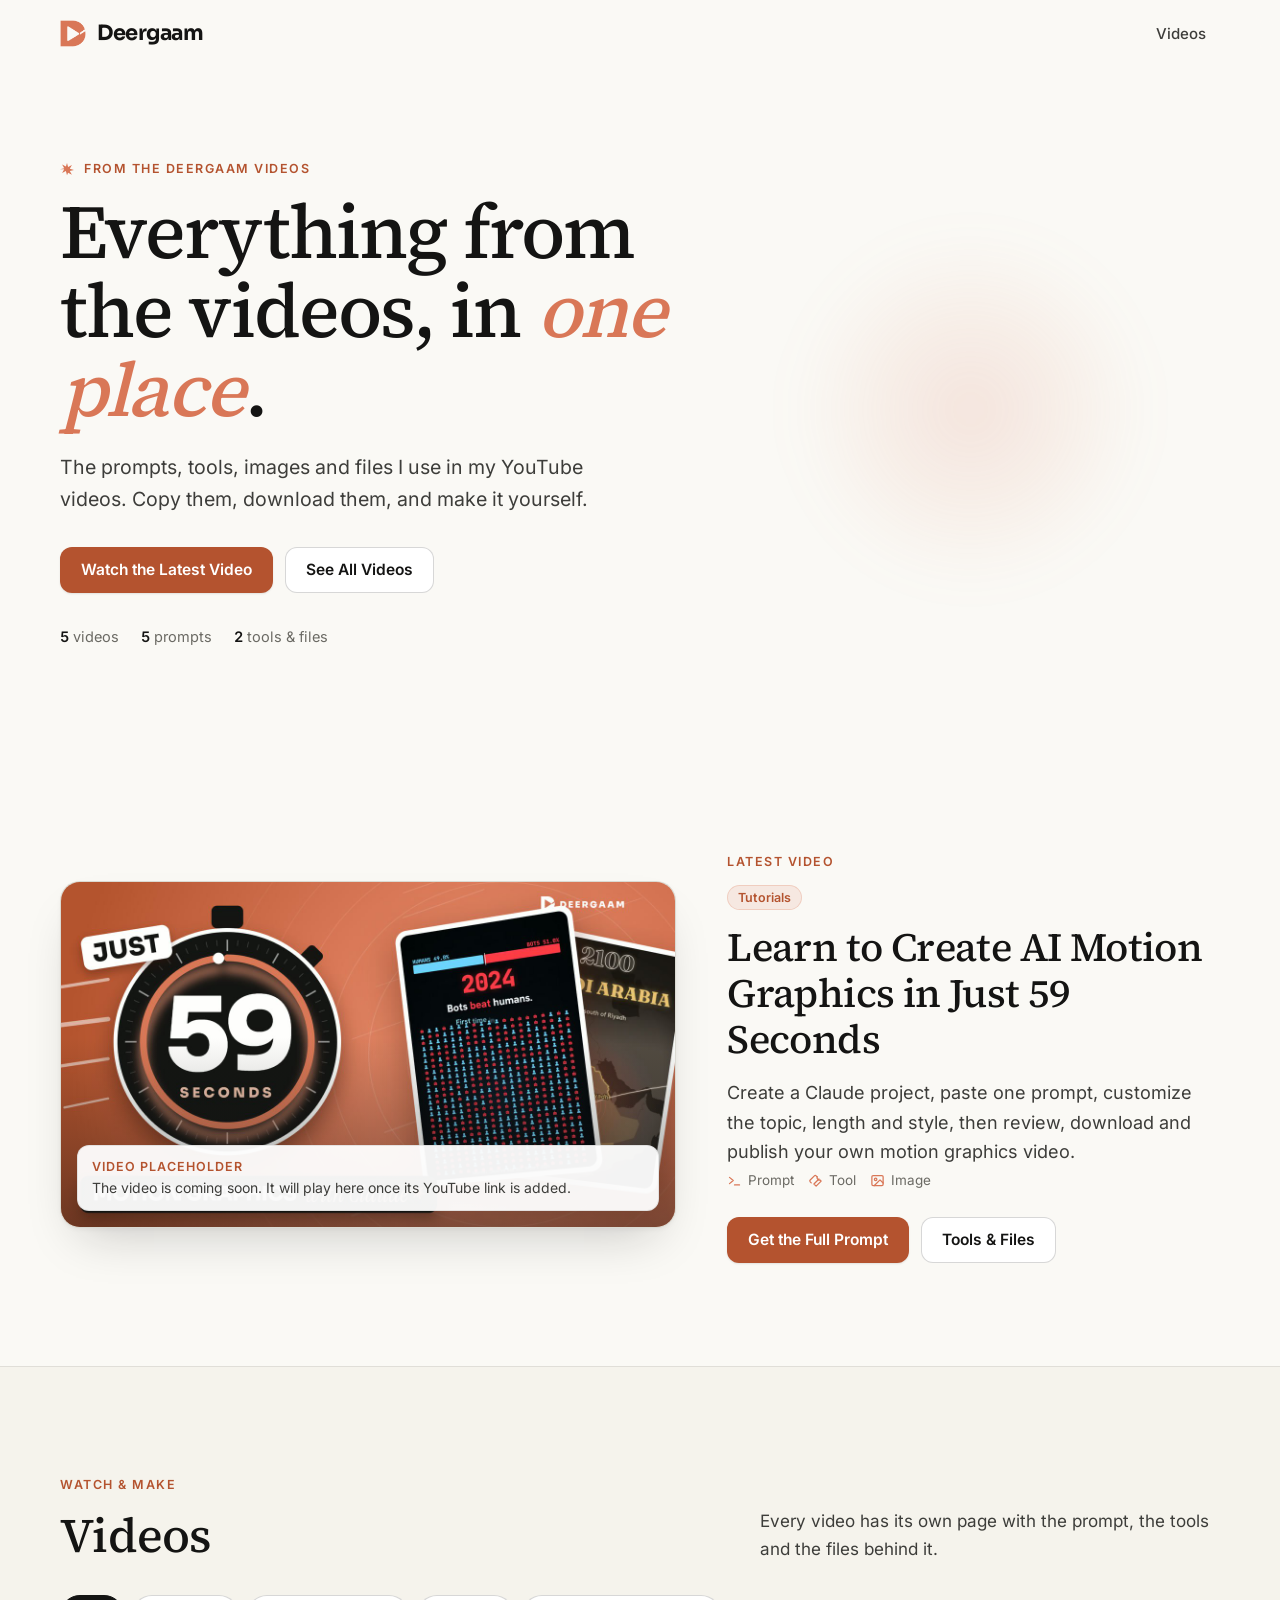
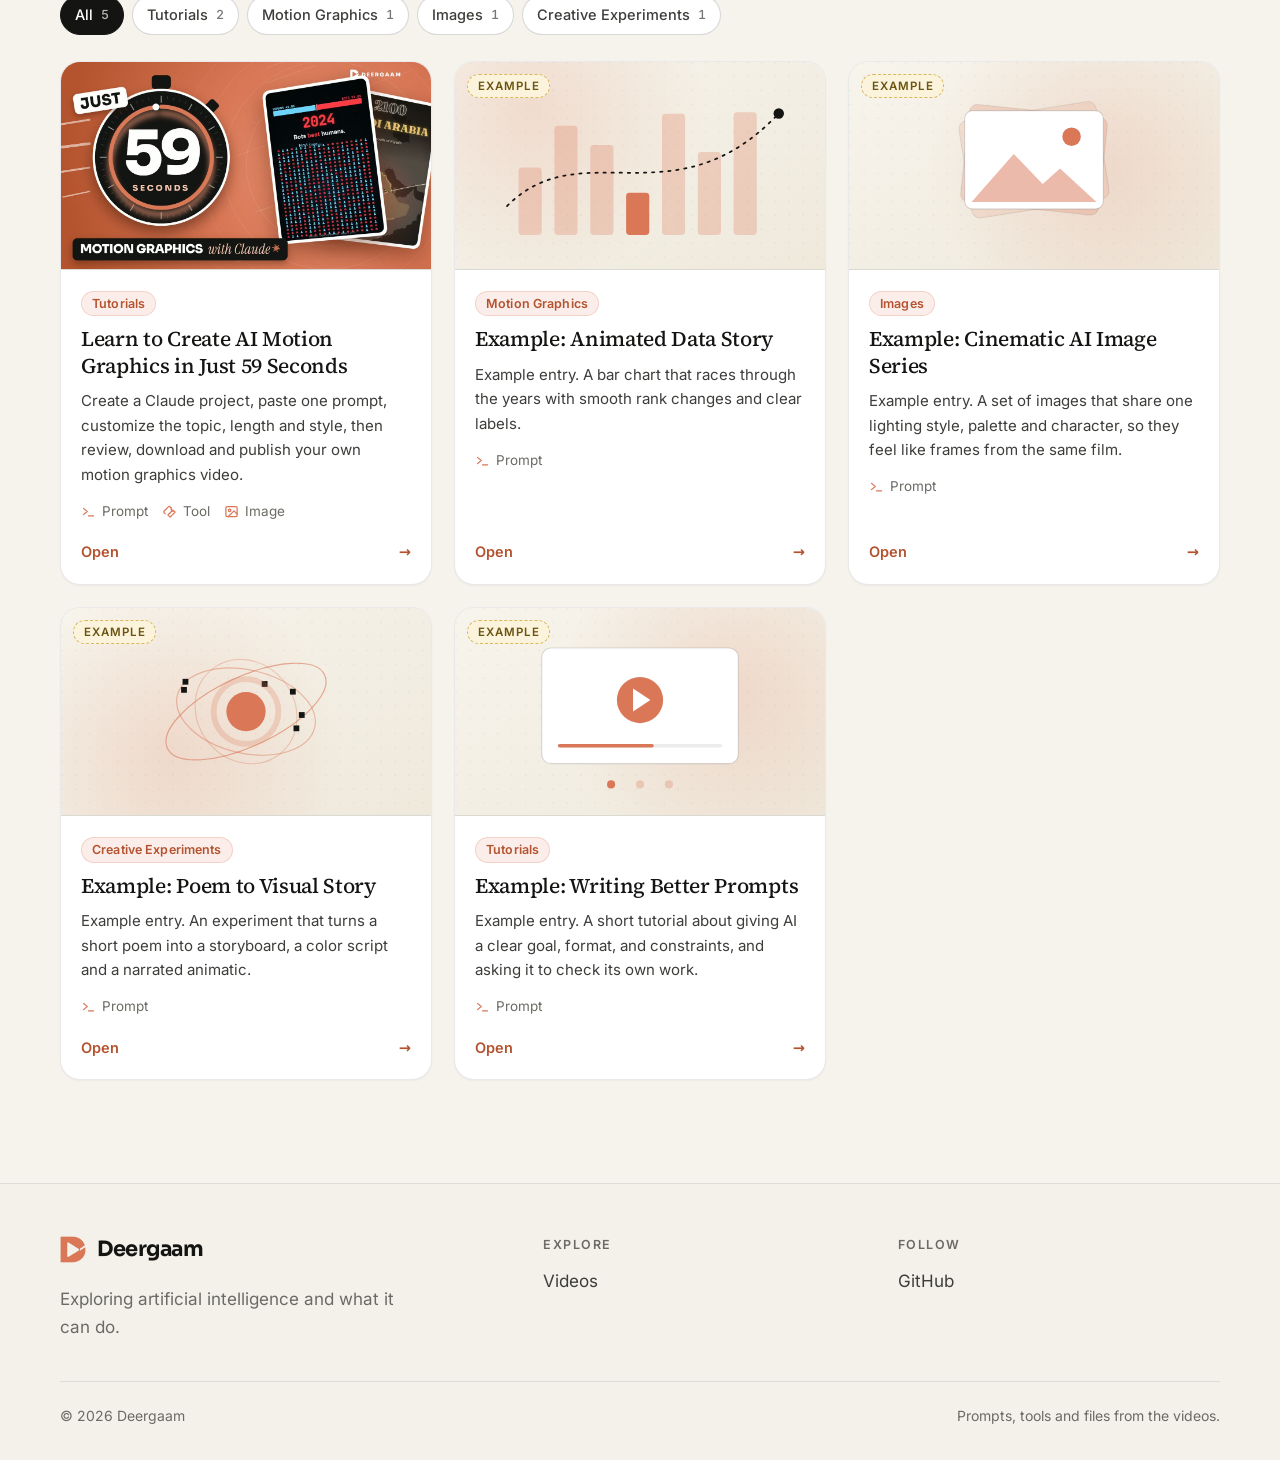
==== commit 9290fa13: "Restore full design; remove Prompt Library, Tools & Files and About from home Brings back the previo" ====
--- a/index.html
+++ b/index.html
@@ -4,13 +4,13 @@
   <meta charset="utf-8">
   <meta name="viewport" content="width=device-width, initial-scale=1">
   <title>Deergaam — Prompts, Tools &amp; Files from the Videos</title>
-  <meta name="description" content="The prompts, tools and files from Deergaam's YouTube videos. Open a video and find everything you need to make it yourself.">
+  <meta name="description" content="Everything from Deergaam's YouTube videos in one place: the prompts, tools, images and files. Copy, download, and make it yourself.">
   <meta name="theme-color" content="#FAF9F5">
   <link rel="canonical" href="https://deergaam.github.io/">
   <meta property="og:type" content="website">
   <meta property="og:site_name" content="Deergaam">
   <meta property="og:title" content="Deergaam — Prompts, Tools & Files from the Videos">
-  <meta property="og:description" content="The prompts, tools and files from Deergaam's YouTube videos.">
+  <meta property="og:description" content="The prompts, tools, images and files from every Deergaam video.">
   <meta property="og:url" content="https://deergaam.github.io/">
   <meta property="og:image" content="https://deergaam.github.io/assets/brand/og-image.jpg">
   <meta name="twitter:card" content="summary_large_image">
@@ -30,29 +30,67 @@
         <img src="assets/brand/logo-mark-orange.png" alt="" width="26" height="28">
         <span class="brand-word">Deergaam</span>
       </a>
-      <div data-header-action></div>
+      <button class="nav-toggle" type="button" aria-expanded="false" aria-controls="site-nav" data-nav-toggle>
+        <span class="nav-toggle-bars" aria-hidden="true"></span>
+        <span class="sr-only">Menu</span>
+      </button>
+      <nav class="site-nav" id="site-nav" aria-label="Primary" data-nav>
+        <ul>
+          <li><a href="#projects" data-section="projects" data-filter="All">Videos</a></li>
+        </ul>
+      </nav>
     </div>
   </header>
 
   <main id="main" tabindex="-1">
-    <section class="intro" aria-labelledby="intro-title">
-      <div class="container">
-        <p class="eyebrow">From the Deergaam videos</p>
-        <h1 id="intro-title" class="intro-title">Everything from the video, in <span class="accent">one place</span>.</h1>
-        <p class="intro-lead">Open the video to get the prompt, the tools and the files, with step-by-step notes.</p>
+    <!-- HERO -->
+    <section class="hero" id="home" aria-labelledby="hero-title">
+      <div class="container hero-grid">
+        <div class="hero-copy">
+          <p class="eyebrow"><span class="eyebrow-dot" aria-hidden="true"><svg viewBox="0 0 24 24"><path d="M12 1.5l1.9 7.2 6.5-3.6-3.6 6.5 7.2 1.9-7.2 1.9 3.6 6.5-6.5-3.6L12 22.5l-1.9-7.2-6.5 3.6 3.6-6.5L0 12.5l7.2-1.9-3.6-6.5 6.5 3.6z"/></svg></span>From the Deergaam videos</p>
+          <h1 id="hero-title" class="hero-title">Everything from the videos, in <span class="accent">one place</span>.</h1>
+          <p class="hero-lead">The prompts, tools, images and files I use in my YouTube videos. Copy them, download them, and make it yourself.</p>
+          <div class="hero-actions">
+            <a class="btn btn-primary" href="#featured">Watch the Latest Video</a>
+            <a class="btn btn-ghost" href="#projects" data-filter="All">See All Videos</a>
+          </div>
+          <ul class="hero-stats" data-hero-stats></ul>
+        </div>
+        <div class="hero-art" aria-hidden="true">
+          <canvas class="hero-canvas" data-hero-canvas></canvas>
+        </div>
       </div>
     </section>
 
-    <section class="videos" aria-label="Videos">
-      <div class="container video-list" data-video-list>
+    <!-- FEATURED VIDEO -->
+    <section class="section" id="featured" aria-labelledby="featured-title">
+      <div class="container" data-featured>
         <!-- rendered from data/content.js -->
+      </div>
+    </section>
+
+    <!-- VIDEOS -->
+    <section class="section section-alt" id="projects" aria-labelledby="projects-title">
+      <span id="tutorials" class="anchor-offset" aria-hidden="true"></span>
+      <div class="container">
+        <div class="section-head">
+          <div>
+            <p class="eyebrow">Watch &amp; make</p>
+            <h2 id="projects-title" class="section-title">Videos</h2>
+          </div>
+          <p class="section-intro">Every video has its own page with the prompt, the tools and the files behind it.</p>
+        </div>
+        <div class="filters" role="group" aria-label="Filter videos by category" data-project-filters></div>
+        <p class="sr-only" aria-live="polite" data-project-status></p>
+        <div class="card-grid" data-project-grid></div>
       </div>
     </section>
   </main>
 
   <footer class="site-footer" data-footer></footer>
 
-  <noscript><p class="noscript">This site needs JavaScript to show the videos.</p></noscript>
+  <div class="toast" role="status" aria-live="polite" data-toast></div>
+  <noscript><p class="noscript">This site needs JavaScript to show videos, prompts and files.</p></noscript>
 
   <script src="data/content.js"></script>
   <script src="script.js"></script>
--- a/styles.css
+++ b/styles.css
@@ -106,6 +106,27 @@
 .brand img { width: 26px; height: auto; }
 .brand-word { font: 700 21px/1 var(--font-brand); letter-spacing: -0.02em; }
 .brand:hover { color: var(--text); }
+.site-nav ul { display: flex; gap: 4px; list-style: none; margin: 0; padding: 0; }
+.site-nav a {
+  display: block; padding: 9px 14px; border-radius: 10px; text-decoration: none;
+  color: var(--text-2); font: 500 15px/1.2 var(--font-body); transition: color 0.2s, background-color 0.2s;
+}
+.site-nav a:hover { color: var(--text); background: rgba(20, 20, 19, 0.05); }
+.site-nav a[aria-current="true"] { color: var(--text); background: rgba(20, 20, 19, 0.07); }
+.nav-toggle { display: none; }
+
+/* ---------- hero ---------- */
+.hero { padding: clamp(40px, 7vw, 88px) 0 clamp(48px, 7vw, 80px); }
+.hero-grid { display: grid; grid-template-columns: minmax(0, 1.1fr) minmax(0, 0.9fr); gap: clamp(24px, 4vw, 64px); align-items: center; }
+.hero-title { font-size: clamp(42px, 6vw, 76px); font-weight: 500; letter-spacing: -0.025em; line-height: 1.04; }
+.hero-title .accent { color: var(--orange); font-style: italic; }
+.hero-lead { margin-top: 22px; max-width: 540px; font-size: clamp(17px, 1.6vw, 19.5px); color: var(--text-2); }
+.hero-actions { display: flex; flex-wrap: wrap; gap: 12px; margin-top: 32px; }
+.hero-stats { display: flex; flex-wrap: wrap; gap: 8px 22px; margin-top: 32px; padding: 0; list-style: none; color: var(--text-3); font-size: 14.5px; }
+.hero-stats strong { color: var(--text); font-weight: 600; font-variant-numeric: tabular-nums; }
+.hero-art { position: relative; aspect-ratio: 1 / 1; width: 100%; max-width: 520px; justify-self: end; }
+.hero-art::before { content: ""; position: absolute; inset: 14%; border-radius: 50%; background: radial-gradient(circle, rgba(217, 119, 87, 0.16), transparent 70%); filter: blur(24px); }
+.hero-canvas { position: relative; width: 100%; height: 100%; }
 
 /* ---------- sections ---------- */
 .section { padding: clamp(56px, 8vw, 104px) 0; position: relative; }
@@ -116,6 +137,13 @@
 .anchor-offset { position: absolute; top: 0; }
 .section-alt { background: #F5F3EC; }
 
+/* ---------- featured ---------- */
+.featured { display: grid; grid-template-columns: minmax(0, 1.25fr) minmax(0, 1fr); gap: clamp(28px, 4vw, 56px); align-items: center; }
+.featured-title { font-size: clamp(28px, 3.2vw, 40px); }
+.featured-copy p.lead { margin-top: 16px; color: var(--text-2); font-size: 18px; }
+.featured-meta { display: flex; flex-wrap: wrap; gap: 8px; margin-bottom: 14px; }
+.featured-actions { display: flex; flex-wrap: wrap; gap: 12px; margin-top: 26px; }
+
 .video { position: relative; aspect-ratio: 16 / 9; border-radius: var(--radius-lg); overflow: hidden; background: var(--surface-2); border: 1px solid var(--line); box-shadow: var(--shadow-lg); }
 .video img, .video iframe, .video video { position: absolute; inset: 0; width: 100%; height: 100%; object-fit: cover; border: 0; }
 .video-facade { all: unset; position: absolute; inset: 0; cursor: pointer; }
@@ -135,7 +163,55 @@
 }
 .placeholder-note strong { color: var(--orange-strong); display: block; font-size: 12.5px; letter-spacing: 0.08em; text-transform: uppercase; }
 
+/* ---------- filters ---------- */
+.filters { display: flex; flex-wrap: wrap; gap: 8px; }
+.filter-btn {
+  display: inline-flex; align-items: center; gap: 8px; min-height: 40px; padding: 7px 14px; border-radius: 999px; cursor: pointer;
+  background: var(--surface); border: 1px solid var(--line-strong); color: var(--text-2); font: 500 14.5px/1.2 var(--font-body);
+  transition: background-color 0.2s, color 0.2s, border-color 0.2s;
+}
+.filter-btn:hover { color: var(--text); border-color: var(--orange); }
+.filter-btn[aria-pressed="true"] { background: var(--text); border-color: var(--text); color: #fff; }
+.filter-count { font-size: 12.5px; opacity: 0.7; font-variant-numeric: tabular-nums; }
+
+/* ---------- project cards ---------- */
+.card-grid { display: grid; grid-template-columns: repeat(3, minmax(0, 1fr)); gap: 22px; margin-top: 26px; }
+.card {
+  position: relative; display: flex; flex-direction: column; border-radius: var(--radius-lg); overflow: hidden;
+  background: var(--surface); border: 1px solid var(--line); box-shadow: 0 1px 2px rgba(20, 20, 19, 0.04);
+  transition: transform 0.35s var(--ease), border-color 0.3s, box-shadow 0.35s;
+}
+.card:hover, .card:focus-within { transform: translateY(-3px); border-color: rgba(217, 119, 87, 0.45); box-shadow: var(--shadow-lg); }
+.card-thumb { position: relative; aspect-ratio: 16 / 9; background: var(--surface-2); overflow: hidden; border-bottom: 1px solid var(--line); }
+.card-thumb img, .card-thumb svg { width: 100%; height: 100%; object-fit: cover; transition: transform 0.6s var(--ease); }
+.card:hover .card-thumb img, .card:hover .card-thumb svg { transform: scale(1.03); }
+.card-thumb .badge-example { position: absolute; top: 12px; left: 12px; }
+.card-body { display: flex; flex-direction: column; gap: 10px; padding: 18px 20px 20px; flex: 1; }
+.card-title { font-size: 21px; font-weight: 500; line-height: 1.25; }
+.card-title a { color: var(--text); text-decoration: none; }
+.card-title a::after { content: ""; position: absolute; inset: 0; border-radius: var(--radius-lg); } /* whole card clickable */
+.card-title a:focus-visible { outline: none; }
+.card:has(.card-title a:focus-visible) { outline: 2px solid var(--orange-strong); outline-offset: 3px; }
+.card-desc { color: var(--text-2); font-size: 15px; }
+.card-includes { display: flex; flex-wrap: wrap; gap: 6px 14px; list-style: none; margin: 2px 0 0; padding: 0; color: var(--text-3); font-size: 13.5px; }
+.card-includes li { display: inline-flex; align-items: center; gap: 6px; }
+.card-includes svg { width: 15px; height: 15px; fill: none; stroke: var(--orange); stroke-width: 2; stroke-linecap: round; stroke-linejoin: round; }
+.card-foot { margin-top: auto; padding-top: 8px; display: flex; align-items: center; justify-content: space-between; gap: 12px; color: var(--orange-strong); font-weight: 600; font-size: 14.5px; }
+.card-foot .arrow { transition: transform 0.3s var(--ease); }
+.card:hover .card-foot .arrow { transform: translateX(4px); }
+.empty { padding: 36px; text-align: center; color: var(--text-3); border: 1px dashed var(--line-strong); border-radius: var(--radius-lg); background: var(--surface); }
+
 /* ---------- prompt library ---------- */
+.prompt-controls { display: flex; flex-direction: column; gap: 14px; padding: 18px; border-radius: var(--radius-lg); background: var(--surface); border: 1px solid var(--line); }
+.search { position: relative; }
+.search input {
+  width: 100%; min-height: 50px; padding: 12px 18px 12px 48px; border-radius: 12px;
+  background: var(--bg); border: 1px solid var(--line-strong); color: var(--text); font: 400 16.5px/1.3 var(--font-body);
+}
+.search input::placeholder { color: var(--text-3); }
+.search input:focus-visible { outline: 2px solid var(--orange-strong); outline-offset: 2px; border-color: transparent; }
+.search-icon { position: absolute; left: 17px; top: 50%; width: 19px; height: 19px; transform: translateY(-50%); fill: none; stroke: var(--text-3); stroke-width: 2; stroke-linecap: round; }
+.result-count { margin: 16px 4px 12px; color: var(--text-3); font-size: 14px; }
 .prompt-list { display: grid; gap: 16px; }
 .prompt-card { border-radius: var(--radius-lg); background: var(--surface); border: 1px solid var(--line); padding: clamp(18px, 3vw, 26px); transition: border-color 0.3s, box-shadow 0.3s; }
 .prompt-card:target, .prompt-card.is-highlight { border-color: var(--orange); box-shadow: 0 0 0 4px var(--orange-dim); }
@@ -180,79 +256,44 @@
 .resource:hover .resource-go { stroke: var(--orange-strong); transform: translateY(1px); }
 .resource-controls { margin-bottom: 18px; }
 
-/* ---------- home ---------- */
-.intro { padding: clamp(40px, 7vw, 84px) 0 clamp(24px, 4vw, 40px); text-align: center; }
-.intro .eyebrow { justify-content: center; }
-.intro-title { font-size: clamp(38px, 5.6vw, 64px); letter-spacing: -0.025em; line-height: 1.06; max-width: 820px; margin-inline: auto; }
-.intro-title .accent { color: var(--orange); font-style: italic; }
-.intro-lead { margin: 18px auto 0; max-width: 560px; font-size: clamp(17px, 1.6vw, 19px); color: var(--text-2); }
-.videos { padding: 0 0 clamp(56px, 8vw, 104px); }
-.video-list { display: grid; gap: 28px; max-width: 760px; }
-.video-card {
-  position: relative; display: grid; grid-template-columns: minmax(0, 1fr);
-  border-radius: var(--radius-lg); overflow: hidden; background: var(--surface); border: 1px solid var(--line); box-shadow: var(--shadow);
-  transition: transform 0.35s var(--ease), border-color 0.3s, box-shadow 0.35s;
-}
-.video-card:hover, .video-card:focus-within { transform: translateY(-3px); border-color: rgba(217, 119, 87, 0.45); box-shadow: var(--shadow-lg); }
-.video-card-thumb { position: relative; aspect-ratio: 16 / 9; background: var(--surface-2); overflow: hidden; }
-.video-card-thumb > img, .video-card-thumb .thumb-fallback { position: absolute; inset: 0; width: 100%; height: 100%; object-fit: cover; transition: transform 0.6s var(--ease); }
-.video-card:hover .video-card-thumb > img { transform: scale(1.03); }
-.video-card-thumb .play-btn { width: 72px; height: 72px; margin: -36px 0 0 -36px; }
-.video-card-thumb .play-btn svg { width: 24px; height: 24px; margin-left: 4px; }
-.video-card-body { display: flex; flex-direction: column; gap: 12px; padding: clamp(20px, 3vw, 30px); }
-.video-card-title { font-size: clamp(24px, 2.6vw, 30px); line-height: 1.2; }
-.video-card-title a { color: var(--text); text-decoration: none; }
-.video-card-title a::after { content: ""; position: absolute; inset: 0; } /* whole card clickable */
-.video-card-title a:focus-visible { outline: none; }
-.video-card:has(.video-card-title a:focus-visible) { outline: 2px solid var(--orange-strong); outline-offset: 3px; }
-.video-card-desc { color: var(--text-2); font-size: 15.5px; }
-.video-card-cta { margin-top: auto; align-self: flex-start; }
-.video-card-cta .arrow { transition: transform 0.3s var(--ease); }
-.video-card:hover .video-card-cta { background: var(--orange-hover); }
-.video-card:hover .video-card-cta .arrow { transform: translateX(4px); }
-.card-includes { display: flex; flex-wrap: wrap; gap: 6px 16px; list-style: none; margin: 0; padding: 0; color: var(--text-3); font-size: 14px; }
-.card-includes li { display: inline-flex; align-items: center; gap: 6px; }
-.card-includes svg { width: 15px; height: 15px; fill: none; stroke: var(--orange); stroke-width: 2; stroke-linecap: round; stroke-linejoin: round; }
-.thumb-fallback { display: grid; place-items: center; background: linear-gradient(135deg, #F7F4EC, #EFE9DC); }
-.thumb-fallback img { width: 22%; }
-
-/* ---------- video page ---------- */
-.project-page { max-width: 880px; padding: clamp(28px, 5vw, 56px) 0 clamp(56px, 8vw, 100px); }
-.back-link { display: inline-block; margin-bottom: 22px; font-size: 14.5px; font-weight: 600; text-decoration: none; }
-.project-head h1 { font-size: clamp(32px, 4.6vw, 52px); }
-.project-head p { margin-top: 14px; font-size: 18.5px; color: var(--text-2); }
-.project-actions { display: flex; flex-wrap: wrap; gap: 12px; margin-top: 22px; }
-.btn-youtube { background: var(--text); color: #fff; }
-.btn-youtube:hover { background: #2B2B29; color: #fff; }
-.btn .yt { width: 22px; height: 22px; fill: #FF0033; stroke: none; }
-.btn-youtube.is-soon { background: var(--surface); color: var(--text-3); border-color: var(--line-strong); border-style: dashed; cursor: default; }
-.btn-youtube.is-soon .yt { fill: #B9B7AF; }
-.project-video { margin-top: 30px; }
-.toc { display: flex; flex-wrap: wrap; gap: 8px; margin-top: 26px; }
-.toc a { padding: 7px 14px; border-radius: 999px; background: var(--surface); border: 1px solid var(--line-strong); color: var(--text-2); font-size: 14.5px; font-weight: 500; text-decoration: none; }
-.toc a:hover { border-color: var(--orange); color: var(--text); }
+.gallery { display: grid; grid-template-columns: repeat(3, minmax(0, 1fr)); gap: 14px; list-style: none; margin: 0 0 14px; padding: 0; }
+.gallery-item { position: relative; border-radius: var(--radius); overflow: hidden; background: var(--surface); border: 1px solid var(--line); }
+.gallery-item img { width: 100%; aspect-ratio: 16 / 10; object-fit: cover; }
+.gallery-cap { display: flex; align-items: center; justify-content: space-between; gap: 10px; padding: 10px 12px; font-size: 14px; font-weight: 600; }
+.gallery-cap a { display: inline-flex; align-items: center; gap: 6px; font-size: 13.5px; text-decoration: none; }
+.gallery-cap svg { width: 15px; height: 15px; fill: none; stroke: currentColor; stroke-width: 2; stroke-linecap: round; stroke-linejoin: round; }
+
+/* ---------- about ---------- */
+.about-grid { display: grid; grid-template-columns: minmax(0, 0.8fr) minmax(0, 1.2fr); gap: clamp(28px, 5vw, 80px); align-items: center; }
+.about-mark { display: grid; place-items: center; aspect-ratio: 1; border-radius: 50%; background: radial-gradient(circle, rgba(217, 119, 87, 0.14), transparent 68%); border: 1px solid var(--line); max-width: 340px; width: 100%; justify-self: center; }
+.about-mark img { width: 44%; }
+.about-text { margin-top: 18px; font-size: clamp(18px, 1.8vw, 21px); color: var(--text-2); line-height: 1.6; }
+.about-list { list-style: none; padding: 0; margin: 26px 0 0; display: flex; flex-wrap: wrap; gap: 8px; }
+
+/* ---------- project page ---------- */
+.project-page { padding: clamp(28px, 5vw, 60px) 0 clamp(56px, 8vw, 100px); }
+.breadcrumb { display: flex; flex-wrap: wrap; gap: 8px; list-style: none; padding: 0; margin: 0 0 26px; font-size: 14px; color: var(--text-3); }
+.breadcrumb li + li::before { content: "/"; margin-right: 8px; color: var(--text-3); }
+.breadcrumb a { color: var(--text-2); text-decoration: none; }
+.breadcrumb a:hover { color: var(--orange-strong); }
+.project-head { max-width: 860px; }
+.project-head h1 { font-size: clamp(34px, 4.8vw, 56px); margin-top: 12px; }
+.project-head p { margin-top: 16px; font-size: 19px; color: var(--text-2); }
+.project-video { margin-top: 34px; }
 .project-block { margin-top: 56px; }
-.project-block > h2 { font-size: clamp(26px, 3vw, 34px); margin-bottom: 20px; }
-.prompt-card + .prompt-card { margin-top: 16px; }
-
-.steps { list-style: none; margin: 0; padding: 0; counter-reset: step; display: grid; gap: 12px; }
-.step { counter-increment: step; display: flex; gap: 16px; align-items: flex-start; padding: 18px 20px; border-radius: var(--radius); background: var(--surface); border: 1px solid var(--line); }
-.step::before {
-  content: counter(step); flex: none; display: grid; place-items: center; width: 34px; height: 34px; border-radius: 50%;
-  background: var(--orange-dim); color: var(--orange-strong); font: 600 15px/1 var(--font-body);
-}
-.step h3 { font-family: var(--font-body); font-size: 17px; font-weight: 600; letter-spacing: 0; line-height: 1.4; margin-top: 5px; }
-.step p { margin-top: 4px; color: var(--text-2); font-size: 15.5px; }
+.project-block > h2, .related h2 { font-size: clamp(26px, 3vw, 34px); margin-bottom: 18px; }
+.project-block > .prompt-desc { margin: -8px 0 16px; }
+.related { margin-top: 72px; }
 
 /* ---------- footer ---------- */
-.site-footer { border-top: 1px solid var(--line); padding: 28px 0; background: #F3F1EA; }
-.footer-inner { display: flex; align-items: center; justify-content: space-between; gap: 16px 28px; flex-wrap: wrap; }
-.footer-inner .brand img { width: 22px; }
-.footer-inner .brand-word { font-size: 18px; }
-.footer-social { display: flex; flex-wrap: wrap; gap: 6px 20px; list-style: none; margin: 0; padding: 0; }
-.footer-social a { color: var(--text-2); text-decoration: none; font-size: 15px; }
-.footer-social a:hover { color: var(--orange-strong); }
-.footer-copy { color: var(--text-3); font-size: 14px; }
+.site-footer { border-top: 1px solid var(--line); padding: 52px 0 32px; background: #F3F1EA; }
+.footer-grid { display: grid; grid-template-columns: minmax(0, 1.4fr) repeat(2, minmax(0, 1fr)); gap: 32px; }
+.footer-brand p { margin-top: 14px; color: var(--text-3); max-width: 340px; }
+.footer-col h2 { font: 600 12.5px/1.4 var(--font-body); letter-spacing: 0.12em; text-transform: uppercase; color: var(--text-3); margin-bottom: 14px; }
+.footer-col ul { list-style: none; margin: 0; padding: 0; display: grid; gap: 8px; }
+.footer-col a { color: var(--text-2); text-decoration: none; }
+.footer-col a:hover { color: var(--orange-strong); }
+.footer-bottom { margin-top: 40px; padding-top: 22px; border-top: 1px solid var(--line); color: var(--text-3); font-size: 14px; display: flex; justify-content: space-between; gap: 16px; flex-wrap: wrap; }
 
 /* ---------- toast ---------- */
 .toast {
@@ -274,15 +315,51 @@
 /* ==========================================================================
    Responsive
    ========================================================================== */
-@media (max-width: 760px) {
+@media (max-width: 1024px) {
+  .card-grid { grid-template-columns: repeat(2, minmax(0, 1fr)); }
+  .featured { grid-template-columns: 1fr; }
+  .gallery { grid-template-columns: repeat(2, minmax(0, 1fr)); }
+}
+@media (max-width: 860px) {
   :root { --header-h: 62px; }
+  .nav-toggle {
+    display: inline-grid; place-items: center; width: 44px; height: 44px; border-radius: 11px; cursor: pointer;
+    background: var(--surface); border: 1px solid var(--line-strong);
+  }
+  .nav-toggle-bars, .nav-toggle-bars::before, .nav-toggle-bars::after { display: block; width: 18px; height: 2px; border-radius: 2px; background: var(--text); transition: transform 0.3s var(--ease), background-color 0.2s; }
+  .nav-toggle-bars { position: relative; }
+  .nav-toggle-bars::before, .nav-toggle-bars::after { content: ""; position: absolute; left: 0; }
+  .nav-toggle-bars::before { top: -6px; } .nav-toggle-bars::after { top: 6px; }
+  .nav-toggle[aria-expanded="true"] .nav-toggle-bars { background: transparent; }
+  .nav-toggle[aria-expanded="true"] .nav-toggle-bars::before { transform: translateY(6px) rotate(45deg); }
+  .nav-toggle[aria-expanded="true"] .nav-toggle-bars::after { transform: translateY(-6px) rotate(-45deg); }
+  .site-nav {
+    position: absolute; left: 0; right: 0; top: var(--header-h); padding: 10px 20px 20px;
+    background: rgba(250, 249, 245, 0.98); border-bottom: 1px solid var(--line); box-shadow: 0 16px 30px -20px rgba(20, 20, 19, 0.25);
+    visibility: hidden; opacity: 0; transform: translateY(-8px); transition: opacity 0.25s, transform 0.3s var(--ease), visibility 0.3s;
+  }
+  .site-nav.is-open { visibility: visible; opacity: 1; transform: none; }
+  .site-nav ul { flex-direction: column; gap: 2px; }
+  .site-nav a { padding: 13px 14px; font-size: 17px; border-radius: 12px; }
+  .hero-grid { grid-template-columns: 1fr; }
+  .hero-art { justify-self: center; max-width: 400px; order: -1; margin-bottom: -8px; }
+  .about-grid { grid-template-columns: 1fr; }
+  .about-mark { max-width: 220px; }
+  .footer-grid { grid-template-columns: 1fr 1fr; }
+  .footer-brand { grid-column: 1 / -1; }
   .resource-list { grid-template-columns: 1fr; }
 }
 @media (max-width: 600px) {
   body { font-size: 16px; }
   .container { width: min(var(--container), 100% - 32px); }
+  .card-grid { grid-template-columns: 1fr; }
+  .gallery { grid-template-columns: 1fr; }
+  .hero-actions .btn { flex: 1 1 100%; }
+  .hero-art { max-width: 300px; }
   .prompt-actions .btn { flex: 1 1 auto; }
   .prompt-body pre { font-size: 13px; padding: 14px; }
+  .prompt-controls { padding: 12px; }
+  .filter-btn { min-height: 38px; padding: 7px 12px; font-size: 14px; }
   .placeholder-note { left: 10px; right: 10px; bottom: 10px; font-size: 13px; padding: 10px 12px; }
   .play-btn { width: 62px; height: 62px; margin: -31px 0 0 -31px; }
 }
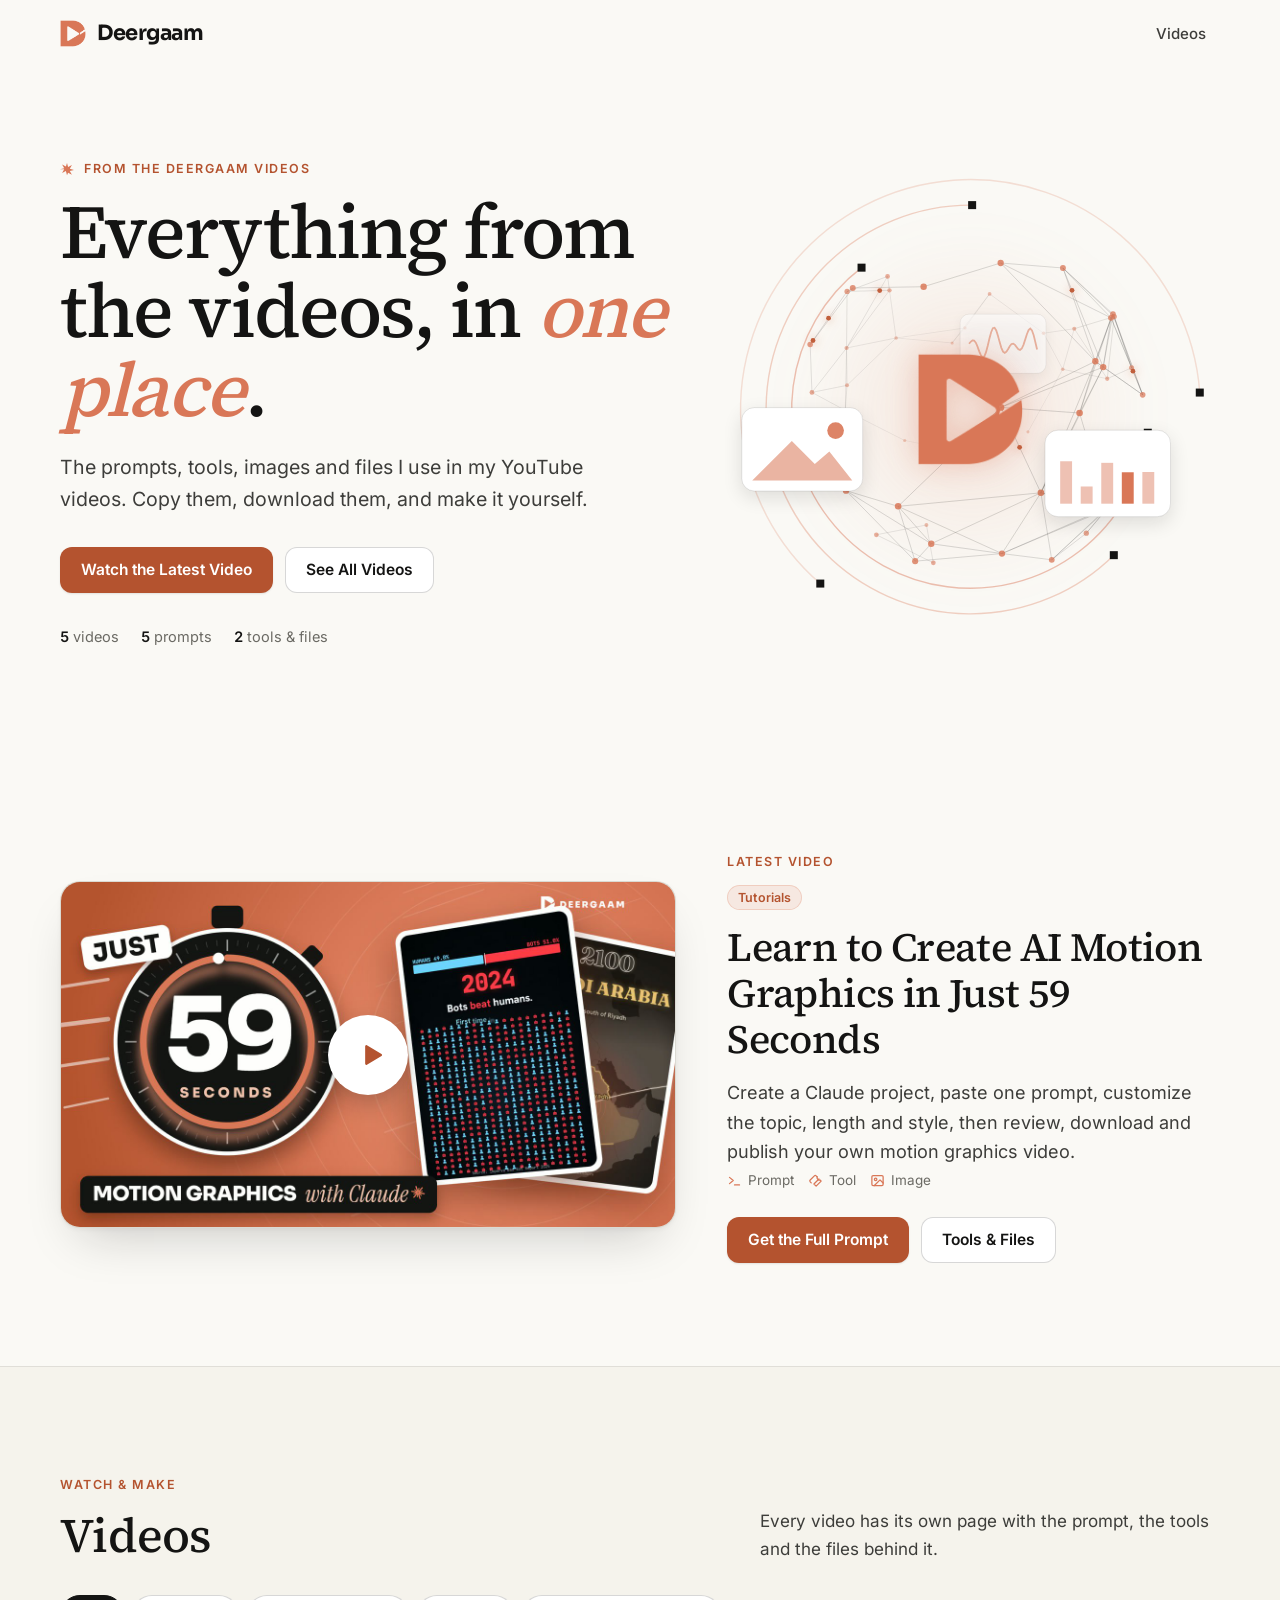
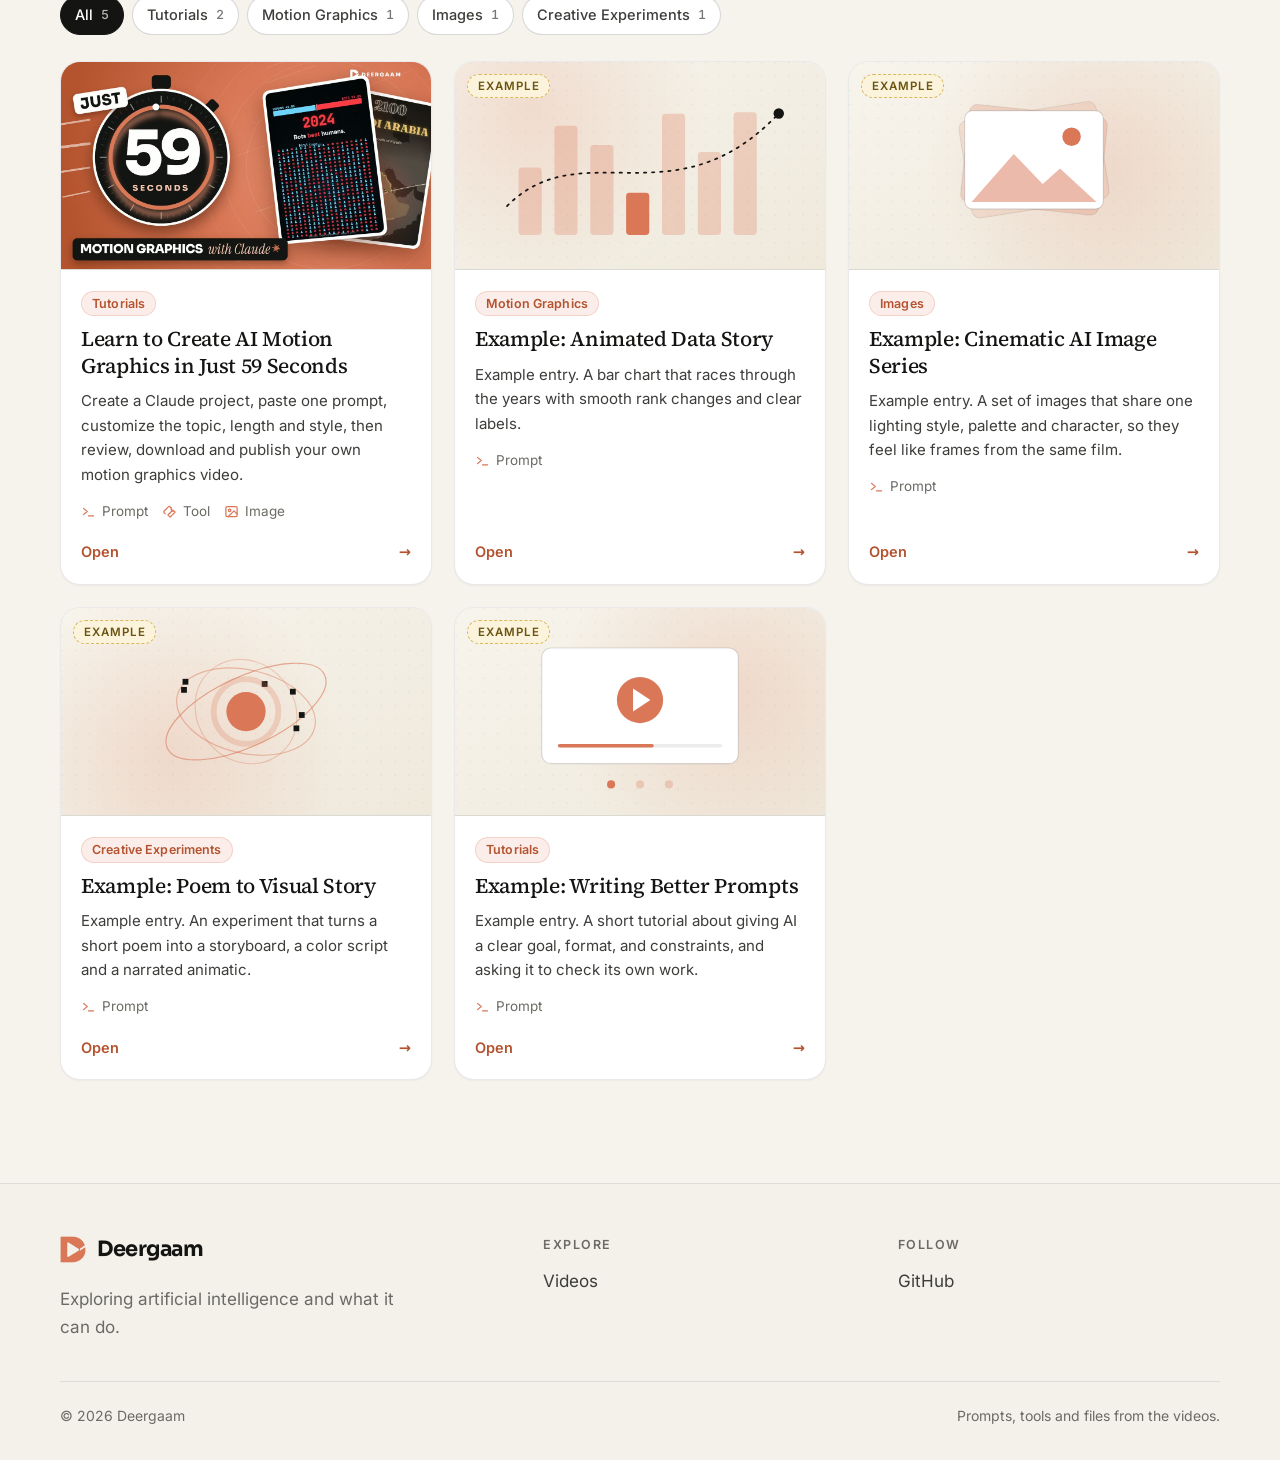
==== commit cb57a8ce: "Make the latest video open its page from every link The featured video, its title and its Prompt/Too" ====
--- a/index.html
+++ b/index.html
@@ -19,7 +19,7 @@
   <link rel="apple-touch-icon" href="assets/brand/apple-touch-icon-orange.png">
   <link rel="preload" href="assets/fonts/source-serif-4-latin-500-normal.woff2" as="font" type="font/woff2" crossorigin>
   <link rel="preload" href="assets/fonts/inter-latin-400-normal.woff2" as="font" type="font/woff2" crossorigin>
-  <link rel="stylesheet" href="styles.css">
+  <link rel="stylesheet" href="styles.css?v=3">
 </head>
 <body data-page="home">
   <a class="skip-link" href="#main">Skip to content</a>
@@ -51,7 +51,7 @@
           <h1 id="hero-title" class="hero-title">Everything from the videos, in <span class="accent">one place</span>.</h1>
           <p class="hero-lead">The prompts, tools, images and files I use in my YouTube videos. Copy them, download them, and make it yourself.</p>
           <div class="hero-actions">
-            <a class="btn btn-primary" href="#featured">Watch the Latest Video</a>
+            <a class="btn btn-primary" href="#featured" data-latest-link>Watch the Latest Video</a>
             <a class="btn btn-ghost" href="#projects" data-filter="All">See All Videos</a>
           </div>
           <ul class="hero-stats" data-hero-stats></ul>
@@ -93,6 +93,6 @@
   <noscript><p class="noscript">This site needs JavaScript to show videos, prompts and files.</p></noscript>
 
   <script src="data/content.js"></script>
-  <script src="script.js"></script>
+  <script src="script.js?v=3"></script>
 </body>
 </html>
--- a/styles.css
+++ b/styles.css
@@ -39,7 +39,9 @@
 }
 
 *, *::before, *::after { box-sizing: border-box; }
-html { scroll-behavior: smooth; scroll-padding-top: calc(var(--header-h) + 16px); -webkit-text-size-adjust: 100%; }
+html { scroll-padding-top: calc(var(--header-h) + 16px); -webkit-text-size-adjust: 100%; }
+/* smooth only once loaded, so links like project.html?id=…#prompt land straight on the section */
+html.is-loaded { scroll-behavior: smooth; }
 body {
   margin: 0; background: var(--bg); color: var(--text);
   font: 400 17px/1.65 var(--font-body);
@@ -140,6 +142,8 @@
 /* ---------- featured ---------- */
 .featured { display: grid; grid-template-columns: minmax(0, 1.25fr) minmax(0, 1fr); gap: clamp(28px, 4vw, 56px); align-items: center; }
 .featured-title { font-size: clamp(28px, 3.2vw, 40px); }
+.featured-title a { color: inherit; text-decoration: none; }
+.featured-title a:hover { color: var(--orange-strong); }
 .featured-copy p.lead { margin-top: 16px; color: var(--text-2); font-size: 18px; }
 .featured-meta { display: flex; flex-wrap: wrap; gap: 8px; margin-bottom: 14px; }
 .featured-actions { display: flex; flex-wrap: wrap; gap: 12px; margin-top: 26px; }
@@ -155,6 +159,10 @@
 }
 .play-btn svg { width: 28px; height: 28px; margin-left: 5px; fill: currentColor; }
 .video-facade:hover .play-btn { transform: scale(1.06); }
+.video-link { display: block; }
+.video-link img { transition: transform 0.6s var(--ease); }
+.video-link:hover img { transform: scale(1.02); }
+.video-link:hover .play-btn { transform: scale(1.08); }
 .video-placeholder::after { content: ""; position: absolute; inset: 0; background: linear-gradient(180deg, rgba(20, 20, 19, 0) 45%, rgba(20, 20, 19, 0.45)); }
 .placeholder-note {
   position: absolute; left: 16px; right: 16px; bottom: 16px; z-index: 1;
@@ -196,6 +204,8 @@
 .card-includes { display: flex; flex-wrap: wrap; gap: 6px 14px; list-style: none; margin: 2px 0 0; padding: 0; color: var(--text-3); font-size: 13.5px; }
 .card-includes li { display: inline-flex; align-items: center; gap: 6px; }
 .card-includes svg { width: 15px; height: 15px; fill: none; stroke: var(--orange); stroke-width: 2; stroke-linecap: round; stroke-linejoin: round; }
+.card-includes a { display: inline-flex; align-items: center; gap: 6px; color: inherit; text-decoration: none; }
+.card-includes a:hover { color: var(--orange-strong); text-decoration: underline; }
 .card-foot { margin-top: auto; padding-top: 8px; display: flex; align-items: center; justify-content: space-between; gap: 12px; color: var(--orange-strong); font-weight: 600; font-size: 14.5px; }
 .card-foot .arrow { transition: transform 0.3s var(--ease); }
 .card:hover .card-foot .arrow { transform: translateX(4px); }
@@ -365,7 +375,7 @@
 }
 
 @media (prefers-reduced-motion: reduce) {
-  html { scroll-behavior: auto; }
+  html, html.is-loaded { scroll-behavior: auto; }
   *, *::before, *::after { transition-duration: 0.01ms !important; animation-duration: 0.01ms !important; }
   .reveal { opacity: 1; transform: none; }
 }
